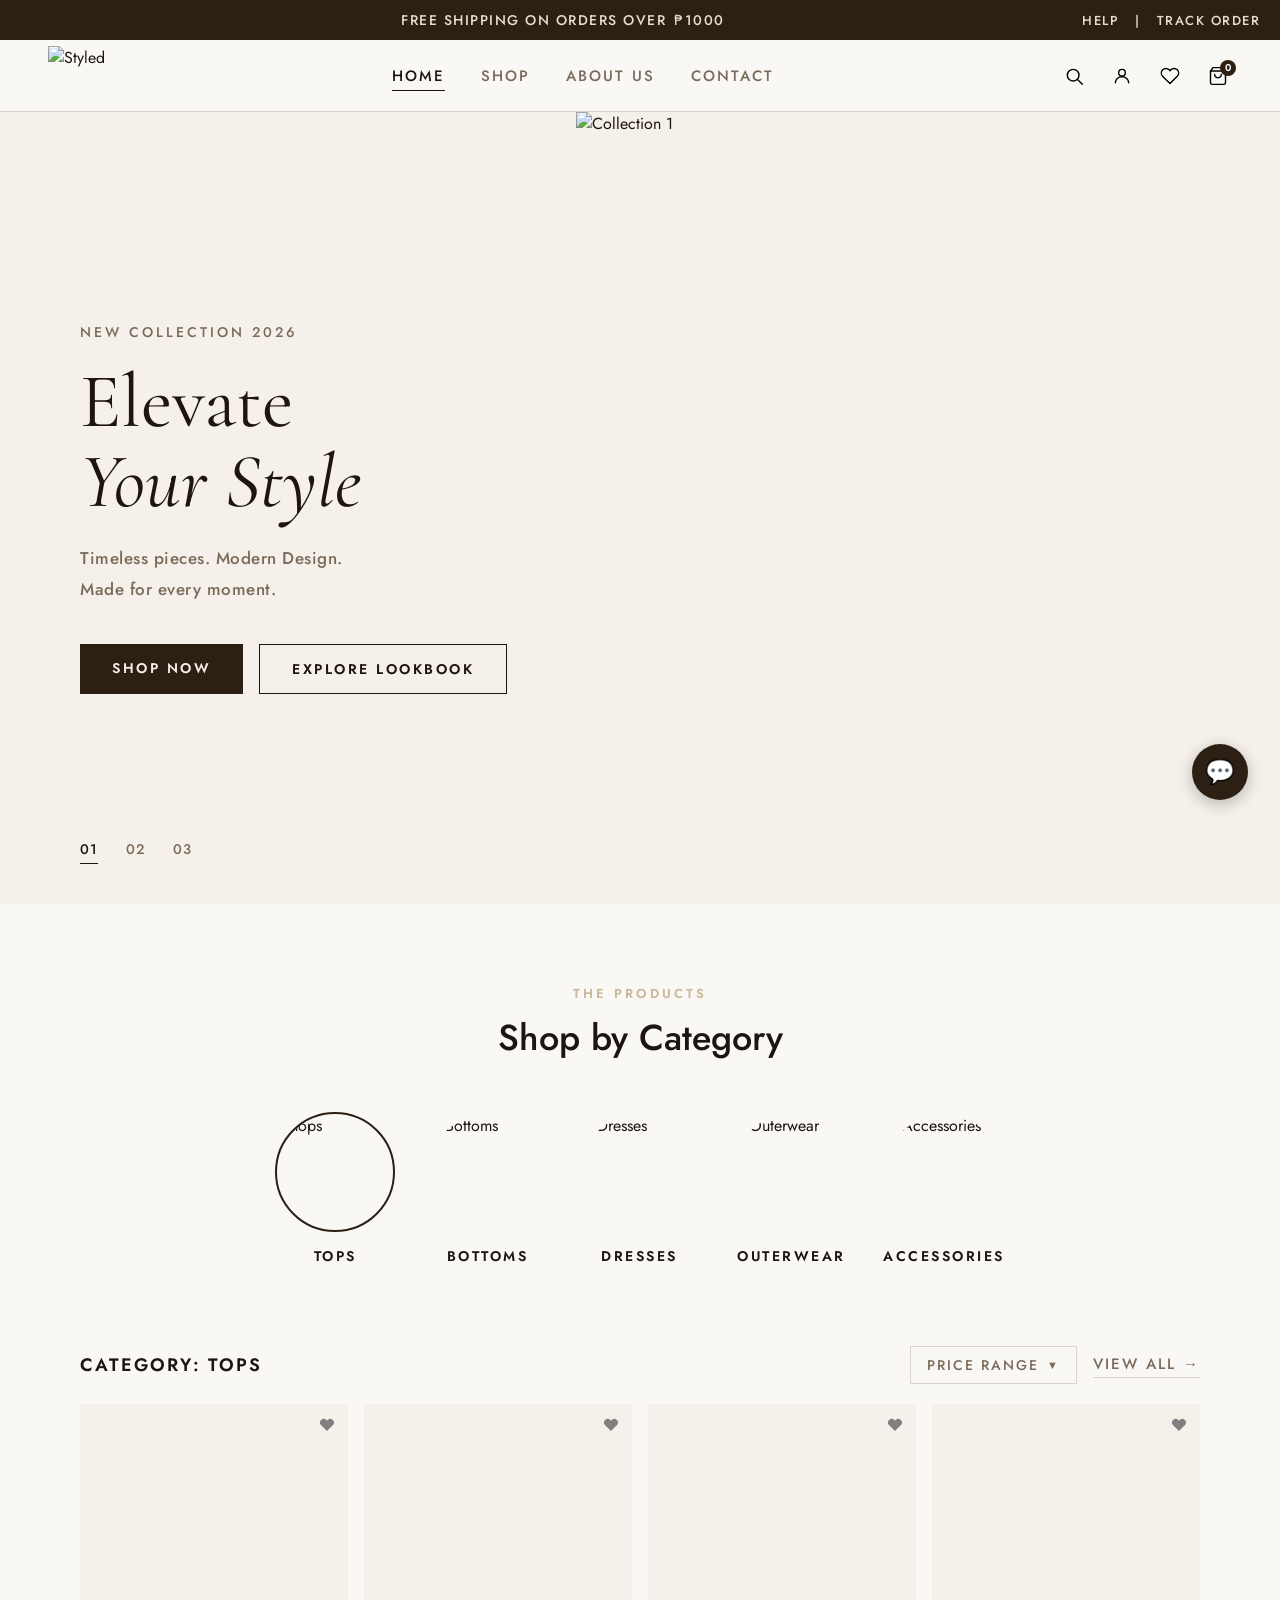
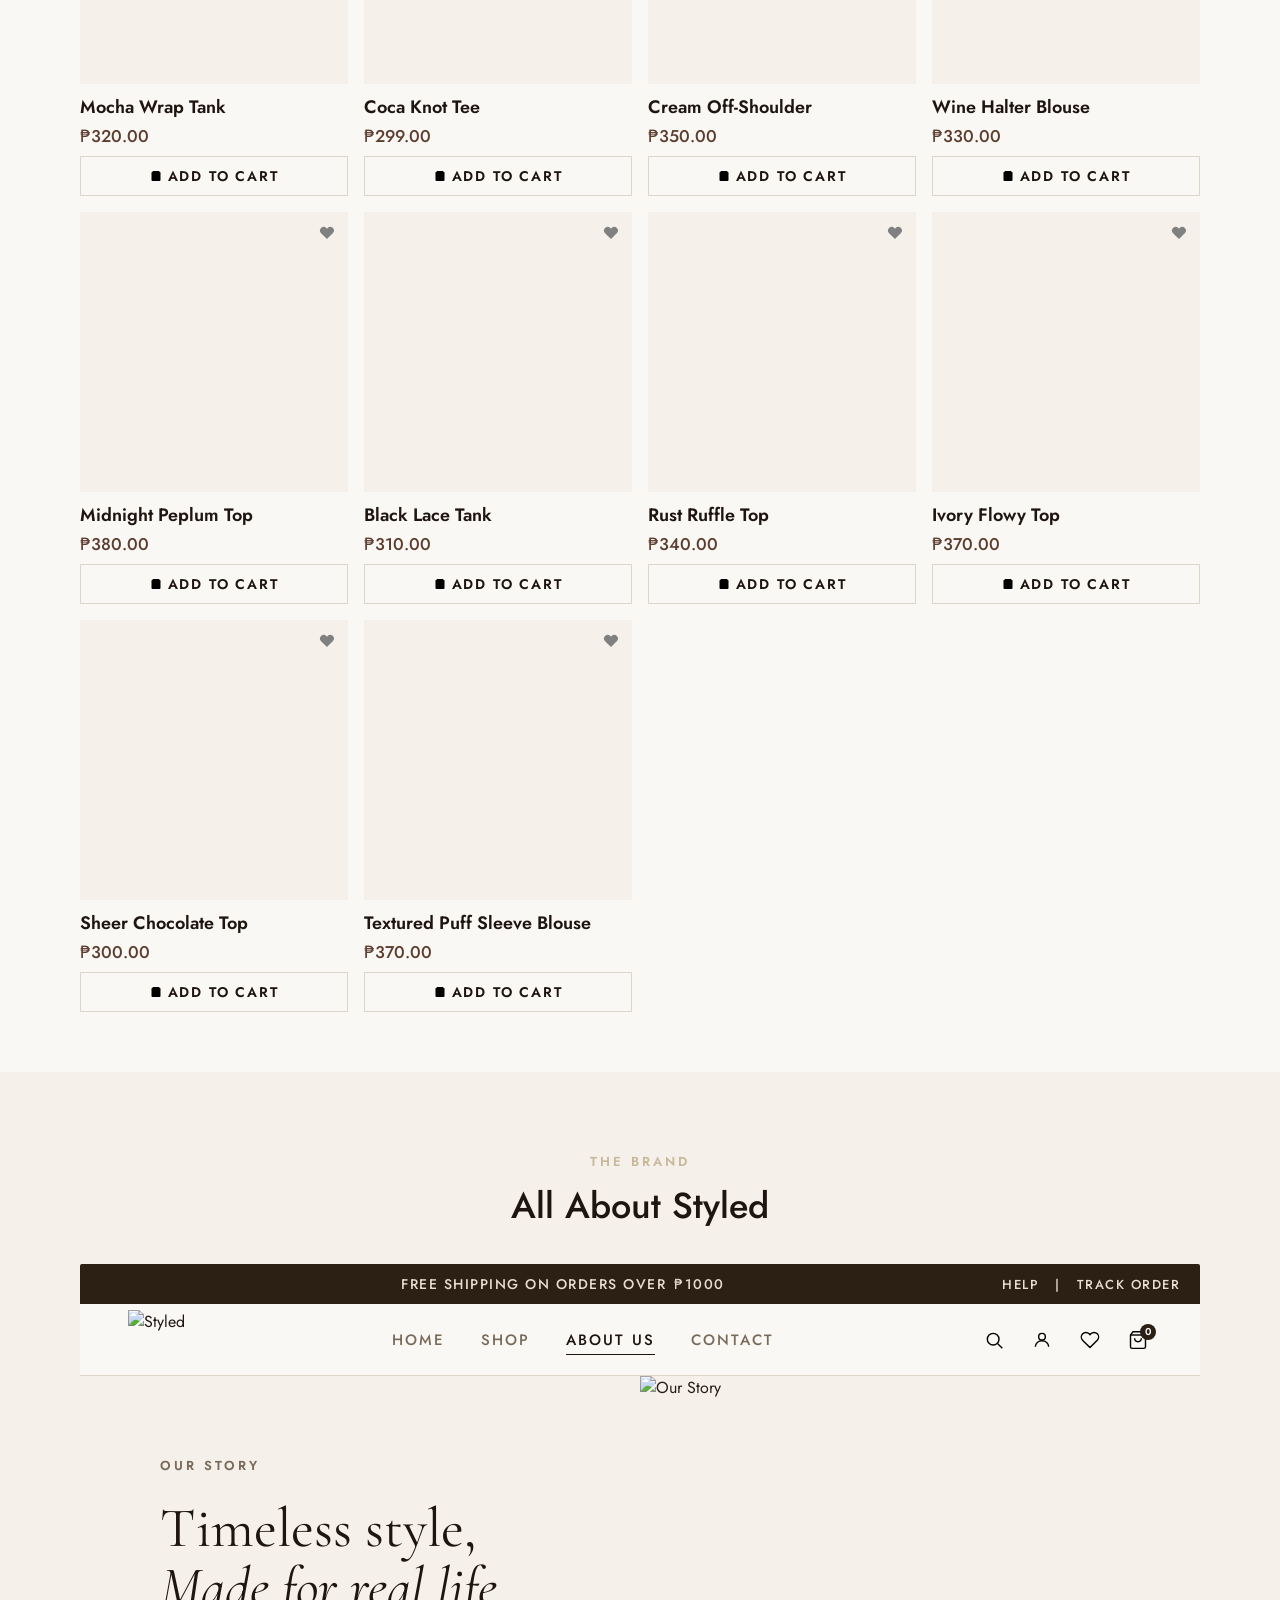
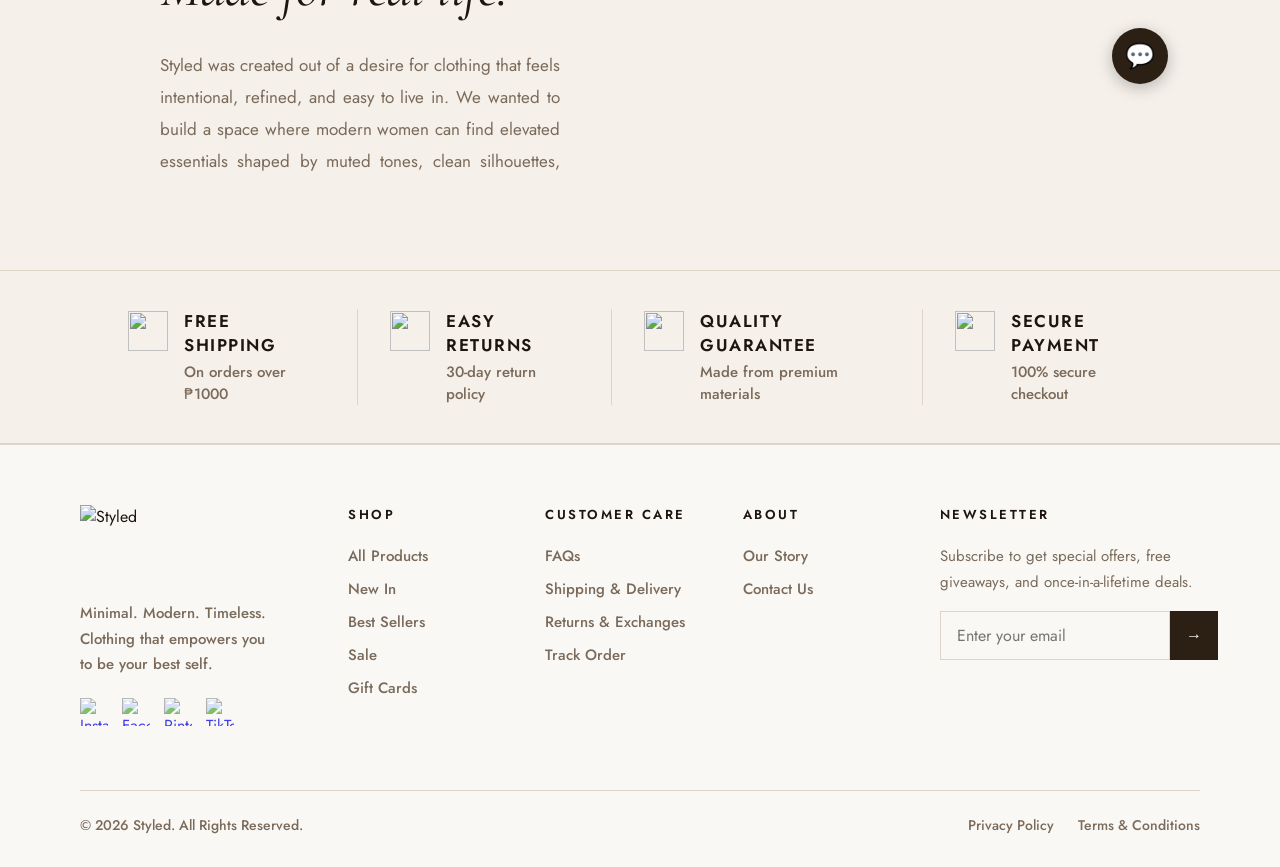
==== index.html @ 7ac6a7a2 "Add product reviews and ratings; remove SKU from admin and staff Reviews and ratings - New product_r" ====
<!doctype html>
<html lang="en">
  <head>
    <meta charset="UTF-8" />
    <meta name="viewport" content="width=device-width, initial-scale=1.0" />
    <title>Styled - Minimal. Modern. Timeless.</title>
    <link
      href="https://fonts.googleapis.com/css2?family=Cormorant+Garamond:ital,wght@0,300;0,400;0,600;1,300;1,400&family=Jost:wght@300;400;500;600&display=swap"
      rel="stylesheet"
    />
    <link rel="stylesheet" href="css/shared.css?v=20261016" />
    <link rel="stylesheet" href="css/support-widget.css?v=20261016" />
    <link rel="stylesheet" href="css/index.css?v=20261016" />
  </head>
  <body>
    <!-- ANNOUNCEMENT BAR -->
    <div class="announcement-bar">
      <span></span>
      <div class="ann-center">
        <img src="/styled/assets/images/shipping.png" alt="" class="ann-truck-icon" />
        FREE SHIPPING ON ORDERS OVER <span data-free-shipping-threshold>₱1000</span>
      </div>
      <div class="ann-right">
        <a href="contact.html">Help</a>
        <span>|</span>
        <a href="orders.html">Track Order</a>
      </div>
    </div>

    <!-- NAVBAR -->
    <nav>
      <a href="index.html" class="nav-logo">
        <img src="/styled/assets/images/logo_withtext.png" alt="Styled" />
      </a>
      <ul class="nav-links">
        <li><a href="index.html" class="active">Home</a></li>
        <li><a href="#">Shop</a></li>
        <li><a href="about.html">About Us</a></li>
        <li><a href="contact.html">Contact</a></li>
      </ul>
      <div class="nav-icons">
        <div class="search-wrapper" style="position: relative">
          <button title="Search" id="search-btn">
            <svg
              class="nav-icon-img"
              viewBox="0 0 24 24"
              fill="none"
              stroke="currentColor"
              stroke-width="1.7"
              stroke-linecap="round"
              stroke-linejoin="round"
            >
              <circle cx="11" cy="11" r="7" />
              <line x1="16.5" y1="16.5" x2="22" y2="22" />
            </svg>
          </button>
          <div class="search-dropdown" id="search-dropdown">
            <input
              type="text"
              id="search-input"
              placeholder="Search products or categories..."
              autocomplete="off"
            />
            <div class="search-results" id="search-results"></div>
          </div>
        </div>
        <button title="Account">
          <svg
            class="nav-icon-img"
            viewBox="0 0 24 24"
            fill="none"
            stroke="currentColor"
            stroke-width="1.7"
            stroke-linecap="round"
            stroke-linejoin="round"
          >
            <circle cx="12" cy="8" r="4" />
            <path d="M4 20c0-4 3.6-7 8-7s8 3 8 7" />
          </svg>
        </button>
        <button title="Wishlist">
          <svg
            class="nav-icon-img"
            viewBox="0 0 24 24"
            fill="none"
            stroke="currentColor"
            stroke-width="1.7"
            stroke-linecap="round"
            stroke-linejoin="round"
          >
            <path
              d="M20.8 4.6a5.5 5.5 0 0 0-7.8 0L12 5.6l-1-1a5.5 5.5 0 0 0-7.8 7.8l1 1L12 21l7.8-7.8 1-1a5.5 5.5 0 0 0 0-7.6z"
            />
          </svg>
        </button>
        <button title="Cart" style="position: relative" id="cart-btn">
          <svg
            class="nav-icon-img"
            viewBox="0 0 24 24"
            fill="none"
            stroke="currentColor"
            stroke-width="1.7"
            stroke-linecap="round"
            stroke-linejoin="round"
          >
            <path d="M6 2L3 6v14a2 2 0 0 0 2 2h14a2 2 0 0 0 2-2V6l-3-4z" />
            <line x1="3" y1="6" x2="21" y2="6" />
            <path d="M16 10a4 4 0 0 1-8 0" />
          </svg>
          <span class="cart-badge">0</span>
        </button>
      </div>
    </nav>

    <!-- HERO SLIDER -->
    <section class="hero" id="hero">
      <div class="slide active" id="slide-1">
        <img
          src="/styled/assets/images/header1.png"
          alt="Collection 1"
          class="slide-img"
        />
        <div class="slide-content">
          <p class="slide-label">New Collection 2026</p>
          <h1 class="slide-title">Elevate<br /><em>Your Style</em></h1>
          <p class="slide-sub">
            Timeless pieces. Modern Design.<br />Made for every moment.
          </p>
          <div class="hero-btns">
            <a href="#categories" class="btn-primary">Shop Now</a>
            <a href="#" class="btn-outline">View Collection</a>
          </div>
        </div>
      </div>
      <div class="slide" id="slide-2">
        <img
          src="/styled/assets/images/header2.png"
          alt="Collection 2"
          class="slide-img"
        />
        <div class="slide-content">
          <p class="slide-label">Summer Essentials</p>
          <h1 class="slide-title">Effortless<br /><em>Every Day</em></h1>
          <p class="slide-sub">Wardrobe staples for the<br />modern woman.</p>
          <div class="hero-btns">
            <a href="#categories" class="btn-primary">Shop Now</a>
            <a href="#" class="btn-outline">View Collection</a>
          </div>
        </div>
      </div>
      <div class="slide" id="slide-3">
        <img
          src="/styled/assets/images/header3.png"
          alt="Collection 3"
          class="slide-img"
        />
        <div class="slide-content">
          <p class="slide-label">Curated Classics</p>
          <h1 class="slide-title">Minimal.<br /><em>Refined.</em></h1>
          <p class="slide-sub">
            Pieces that transcend<br />seasons and trends.
          </p>
          <div class="hero-btns">
            <a href="#categories" class="btn-primary">Shop Now</a>
            <a href="#" class="btn-outline">View Collection</a>
          </div>
        </div>
      </div>
      <div class="slide-indicators">
        <button class="slide-dot active" data-slide="1">01</button>
        <button class="slide-dot" data-slide="2">02</button>
        <button class="slide-dot" data-slide="3">03</button>
      </div>
    </section>

    <!-- CATEGORIES -->
    <section class="section" id="categories">
      <p class="section-label">The Products</p>
      <h2 class="section-title">Shop by Category</h2>
      <div class="categories">
        <div class="category-item selected" data-category="tops">
          <div class="cat-circle">
            <img src="/styled/assets/images/Category Icons/tops_icon.jpg" alt="Tops" />
          </div>
          <span class="cat-name">Tops</span>
        </div>
        <div class="category-item" data-category="bottoms">
          <div class="cat-circle">
            <img
              src="/styled/assets/images/Category Icons/bottoms_icon.jpg"
              alt="Bottoms"
            />
          </div>
          <span class="cat-name">Bottoms</span>
        </div>
        <div class="category-item" data-category="dresses">
          <div class="cat-circle">
            <img
              src="/styled/assets/images/Category Icons/dresses_icon.jpg"
              alt="Dresses"
            />
          </div>
          <span class="cat-name">Dresses</span>
        </div>
        <div class="category-item" data-category="outerwear">
          <div class="cat-circle">
            <img
              src="/styled/assets/images/Category Icons/outerwear_icon.jpg"
              alt="Outerwear"
            />
          </div>
          <span class="cat-name">Outerwear</span>
        </div>
        <div class="category-item" data-category="accessories">
          <div class="cat-circle">
            <img
              src="/styled/assets/images/Category Icons/accessories_icon.jpg"
              alt="Accessories"
            />
          </div>
          <span class="cat-name">Accessories</span>
        </div>
      </div>
    </section>

    <!-- PRODUCTS GRID -->
    <section class="products-section" id="products-section">
      <div class="products-header">
        <h2 class="products-cat-title" id="products-cat-title">
          Category: Tops
        </h2>
        <div style="display: flex; align-items: center; gap: 16px">
          <div class="price-filter" id="price-filter">
            <button class="price-filter-btn" id="price-filter-btn">
              Price Range <span class="pf-arrow">▼</span>
            </button>
            <div class="price-dropdown">
              <p class="price-dropdown-label">Filter by Price</p>
              <div class="price-range-options">
                <label class="price-range-option"
                  ><input type="radio" name="price-range" value="all" checked />
                  All Prices</label
                >
                <label class="price-range-option"
                  ><input type="radio" name="price-range" value="0-300" /> Under
                  ₱300</label
                >
                <label class="price-range-option"
                  ><input type="radio" name="price-range" value="300-600" />
                  ₱300 - ₱600</label
                >
                <label class="price-range-option"
                  ><input type="radio" name="price-range" value="600-900" />
                  ₱600 - ₱900</label
                >
                <label class="price-range-option"
                  ><input type="radio" name="price-range" value="900-99999" />
                  ₱900 &amp; Above</label
                >
              </div>
              <button class="price-dropdown-apply" id="apply-price-filter">
                Apply Filter
              </button>
            </div>
          </div>
          <a href="#" class="view-all-link">View All &rarr;</a>
        </div>
      </div>
      <div class="products-grid" id="products-grid"></div>
    </section>

    <!-- IFRAME -->
    <section class="about-section">
      <p class="section-label">The Brand</p>
      <h2 class="section-title" style="margin-bottom: 32px">
        All About Styled
      </h2>
      <iframe
        src="about.html"
        class="about-iframe-wrap"
        style="width: 100%; height: 520px; border: none; border-radius: 2px"
        title="About Styled"
        scrolling="yes"
      ></iframe>
    </section>

    <!-- TRUST BAR -->
    <div class="trust-bar">
      <div class="trust-item">
        <img src="/styled/assets/images/shipping.png" alt="" class="trust-icon-img" />
        <div>
          <p class="trust-label">Free Shipping</p>
          <p class="trust-sub">On orders over <span data-free-shipping-threshold>₱1000</span></p>
        </div>
      </div>
      <div class="trust-item trust-divider">
        <img src="/styled/assets/images/returns.png" alt="" class="trust-icon-img" />
        <div>
          <p class="trust-label">Easy Returns</p>
          <p class="trust-sub">30-day return policy</p>
        </div>
      </div>
      <div class="trust-item trust-divider">
        <img src="/styled/assets/images/quality.png" alt="" class="trust-icon-img" />
        <div>
          <p class="trust-label">Quality Guarantee</p>
          <p class="trust-sub">Made from premium materials</p>
        </div>
      </div>
      <div class="trust-item trust-divider">
        <img src="/styled/assets/images/secure.png" alt="" class="trust-icon-img" />
        <div>
          <p class="trust-label">Secure Payment</p>
          <p class="trust-sub">100% secure checkout</p>
        </div>
      </div>
    </div>

    <!-- FOOTER -->
    <footer>
      <div class="footer-top">
        <div class="footer-logo">
          <img src="/styled/assets/images/logo_styled.png" alt="Styled" />
          <p class="footer-tagline">
            Minimal. Modern. Timeless.<br />Clothing that empowers you<br />to
            be your best self.
          </p>
          <div class="footer-socials">
            <a
              href="https://www.instagram.com/"
              title="Instagram"
              target="_blank"
              ><img
                src="/styled/assets/images/instagram.png"
                alt="Instagram"
                class="social-icon-img"
            /></a>
            <a href="https://www.facebook.com/" title="Facebook" target="_blank"
              ><img
                src="/styled/assets/images/facebook.png"
                alt="Facebook"
                class="social-icon-img"
            /></a>
            <a
              href="https://www.pinterest.com/"
              title="Pinterest"
              target="_blank"
              ><img
                src="/styled/assets/images/pinterest.png"
                alt="Pinterest"
                class="social-icon-img"
            /></a>
            <a href="https://www.tiktok.com/" title="TikTok" target="_blank"
              ><img
                src="/styled/assets/images/tiktok.png"
                alt="TikTok"
                class="social-icon-img"
            /></a>
          </div>
        </div>
        <div class="footer-col">
          <h4>Shop</h4>
          <ul>
            <li><a href="#">All Products</a></li>
            <li><a href="#">New In</a></li>
            <li><a href="#">Best Sellers</a></li>
            <li><a href="#">Sale</a></li>
            <li><a href="#">Gift Cards</a></li>
          </ul>
        </div>
        <div class="footer-col">
          <h4>Customer Care</h4>
          <ul>
            <li><a href="#">FAQs</a></li>
            <li><a href="#">Shipping &amp; Delivery</a></li>
            <li><a href="#">Returns &amp; Exchanges</a></li>
            <li><a href="orders.html">Track Order</a></li>
          </ul>
        </div>
        <div class="footer-col">
          <h4>About</h4>
          <ul>
            <li><a href="about.html">Our Story</a></li>
            <li><a href="contact.html">Contact Us</a></li>
          </ul>
        </div>
        <div class="footer-col">
          <h4>Newsletter</h4>
          <p class="newsletter-text">
            Subscribe to get special offers, free giveaways, and
            once-in-a-lifetime deals.
          </p>
          <div class="newsletter-form">
            <input type="email" placeholder="Enter your email" /><button>
              →
            </button>
          </div>
        </div>
      </div>
      <div class="footer-bottom">
        <p class="footer-copy">&copy; 2026 Styled. All Rights Reserved.</p>
        <div class="footer-legal">
          <a href="#">Privacy Policy</a><a href="#">Terms &amp; Conditions</a>
        </div>
      </div>
    </footer>

    <button class="back-to-top" id="back-to-top" title="Back to top">↑</button>

    <script src="js/safe.js?v=20261016"></script>

    <script src="js/main.js?v=20261016"></script>
    <script src="js/support-widget.js?v=20261016"></script>
    <script src="js/index.js?v=20261016"></script>
  </body>
</html>
---- css/shared.css ----
*,
*::before,
*::after {
  box-sizing: border-box;
  margin: 0;
  padding: 0;
}

:root {
  --cream: #f5f0ea;
  --warm-white: #faf8f5;
  --taupe: #c9b99a;
  --brown-dark: #2c1f14;
  --brown-mid: #5c3d2e;
  --brown-light: #8c6d57;
  --text-main: #1e1510;
  --text-muted: #7a6a5a;
  --border: #ddd5c8;
  --serif: "Cormorant Garamond", Georgia, serif;
  --sans: "Jost", sans-serif;
  --z-base: 1;
  --z-nav: 10;
  --z-dropdown: 50;
  --z-hero: 100;
  --z-top: 300;
  --z-overlay: 400;
}

body {
  font-family: var(--sans);
  background: var(--warm-white);
  color: var(--text-main);
}

/* ---- ANNOUNCEMENT BAR ---- */
.announcement-bar {
  background: var(--brown-dark);
  color: #e8ddd0;
  text-align: center;
  padding: 10px 20px;
  font-size: 14px;
  font-weight: 500;
  letter-spacing: 1.5px;
  text-transform: uppercase;
  display: flex;
  align-items: center;
  justify-content: space-between;
  position: relative; /* CSS Z-INDEX: keeps bar above page content */
  z-index: var(--z-top);
}
.announcement-bar {
  gap: 16px; /* keeps the free-shipping text off the Help / Track Order links */
}
.announcement-bar .ann-center {
  min-width: 0;
  flex-wrap: wrap;
  flex: 1;
  text-align: center;
  display: flex;
  align-items: center;
  justify-content: center;
  gap: 8px;
}
.ann-truck-icon {
  width: 16px;
  height: 16px;
  object-fit: contain;
  filter: invert(1) brightness(2);
  flex-shrink: 0;
}
.announcement-bar .ann-right {
  font-size: 13px;
  display: flex;
  gap: 16px;
  flex-shrink: 0;
  white-space: nowrap;
}
@media (max-width: 768px) {
  .announcement-bar {
    padding: 8px 12px;
    font-size: 12px;
    letter-spacing: 1px;
    gap: 10px;
  }
  .announcement-bar .ann-right {
    font-size: 11px;
    gap: 8px;
  }
}
.announcement-bar a,
.ann-right a {
  color: #e8ddd0;
  text-decoration: none;
}
.announcement-bar a:hover,
.ann-right a:hover {
  text-decoration: underline;
}

/* ---- NAVBAR ---- */
nav {
  background: rgba(
    250,
    248,
    245,
    0.92
  ); /* CSS OPACITY: semi-transparent background */
  backdrop-filter: blur(12px); /* frosted-glass effect behind nav */
  -webkit-backdrop-filter: blur(12px);
  border-bottom: 1px solid var(--border);
  display: flex;
  align-items: center;
  justify-content: space-between;
  padding: 0 48px;
  height: 72px;
  position: sticky;
  top: 0;
  z-index: var(
    --z-nav
  ); /* CSS Z-INDEX: nav stays above page content while scrolling */
}
.nav-logo {
  display: flex;
  align-items: center;
  text-decoration: none;
  color: var(--text-main);
}
.nav-logo img {
  height: 60px;
  width: auto;
  display: block;
}
.nav-links {
  display: flex;
  gap: 36px;
  list-style: none;
}
.nav-links a {
  text-decoration: none;
  color: var(--text-muted);
  font-size: 15px;
  font-weight: 500;
  letter-spacing: 2px;
  text-transform: uppercase;
  padding-bottom: 4px;
  transition: color 0.2s;
  position: relative;
}
.nav-links a:hover,
.nav-links a.active {
  color: var(--text-main);
}
.nav-links a.active::after {
  content: "";
  position: absolute;
  bottom: 0;
  left: 0;
  right: 0;
  height: 1px;
  background: var(--text-main);
}
.nav-icons {
  display: flex;
  gap: 20px;
  align-items: center;
}
.nav-icons button {
  background: none;
  border: none;
  cursor: pointer;
  padding: 4px;
  position: relative;
  display: flex;
  align-items: center;
  justify-content: center;
}
/* Outline sprite icons for nav */
.nav-icon-img {
  width: 20px;
  height: 20px;
  object-fit: contain;
  display: block;
  filter: brightness(0); /* renders black */
  transition: opacity 0.2s;
}
.nav-icons button:hover .nav-icon-img {
  opacity: 0.6;
}
.cart-badge {
  position: absolute;
  top: -2px;
  right: -4px;
  background: var(--brown-dark);
  color: white;
  font-size: 10px;
  font-weight: 600;
  width: 16px;
  height: 16px;
  border-radius: 50%;
  display: flex;
  align-items: center;
  justify-content: center;
  font-family: var(--sans);
}

/* ---- TRUST BAR ---- */
.trust-bar {
  background: var(--warm-white);
  border-top: 1px solid var(--border);
  border-bottom: 1px solid var(--border);
  display: flex;
  justify-content: center;
  align-items: center;
  padding: 38px 80px;
  gap: 0;
}
.trust-item {
  display: flex;
  align-items: flex-start;
  gap: 16px;
  padding: 0 48px;
}
.trust-icon-img {
  width: 40px;
  height: 40px;
  object-fit: contain;
  flex-shrink: 0;
  margin-top: 2px;
}
.trust-label {
  font-size: 17px;
  letter-spacing: 1.5px;
  text-transform: uppercase;
  font-weight: 600;
  margin-bottom: 4px;
}
.trust-sub {
  font-size: 15px;
  font-weight: 500;
  color: var(--text-muted);
}
.trust-divider {
  border-left: 1px solid var(--border);
  padding-left: 32px;
}

/* ---- FOOTER ---- */
footer {
  background: var(--warm-white);
  padding: 60px 80px 32px;
  border-top: 1px solid var(--border);
}
.footer-top {
  display: grid;
  grid-template-columns: 220px 1fr 1fr 1fr;
  gap: 48px;
  margin-bottom: 48px;
}
.footer-logo img {
  height: 80px;
  width: auto;
  display: block;
  margin-bottom: 16px;
}
.footer-tagline {
  font-size: 15px;
  font-weight: 500;
  color: var(--text-muted);
  line-height: 1.7;
  margin-bottom: 20px;
}
.footer-socials {
  display: flex;
  gap: 14px;
  align-items: center;
}
.footer-socials a {
  display: flex;
  align-items: center;
  justify-content: center;
  text-decoration: none;
  opacity: 0.75; /* CSS OPACITY: icons start at 75% so hover feel is clear */
  transition: opacity 0.2s;
}
.footer-socials a:hover {
  opacity: 1; /* CSS OPACITY: fully visible on hover */
}
.social-icon-img {
  width: 28px !important;
  height: 28px !important;
  object-fit: contain;
  display: block;
}
.footer-col h4 {
  font-size: 13px;
  font-weight: 600;
  letter-spacing: 2.5px;
  text-transform: uppercase;
  margin-bottom: 20px;
  color: var(--text-main);
}
.footer-col ul {
  list-style: none;
  display: flex;
  flex-direction: column;
  gap: 10px;
}
.footer-col ul li a {
  text-decoration: none;
  color: var(--text-muted);
  font-size: 15px;
  font-weight: 500;
  transition: color 0.2s;
}
.footer-col ul li a:hover {
  color: var(--text-main);
}
.footer-bottom {
  border-top: 1px solid var(--border);
  padding-top: 24px;
  display: flex;
  justify-content: space-between;
  align-items: center;
}
.footer-copy {
  font-size: 14px;
  font-weight: 500;
  color: var(--text-muted);
}
.footer-legal {
  display: flex;
  gap: 24px;
}
.footer-legal a {
  font-size: 14px;
  font-weight: 500;
  color: var(--text-muted);
  text-decoration: none;
}
.footer-legal a:hover {
  color: var(--text-main);
}

html {
  scroll-behavior: smooth; /* CSS WEBSITE LAYOUT: smooth anchor scrolling site-wide */
}

/* Back to Top button — fixed position keeps it in the layout viewport corner */
.back-to-top {
  position: fixed; /* CSS WEBSITE LAYOUT: removed from normal flow, always visible in corner */
  bottom: 32px;
  right: 32px;
  z-index: var(
    --z-dropdown
  ); /* CSS Z-INDEX: sits above content but below overlays */
  background: var(--brown-dark);
  color: #f5ede4;
  border: none;
  width: 44px;
  height: 44px;
  display: flex;
  align-items: center;
  justify-content: center;
  cursor: pointer;
  font-size: 18px;
  opacity: 0; /* CSS OPACITY: invisible until user scrolls down */
  pointer-events: none;
  transition:
    opacity 0.3s ease,
    background 0.2s;
  font-family: var(--sans);
}
.back-to-top.visible {
  opacity: 0.85; /* CSS OPACITY: fades in when page is scrolled */
  pointer-events: all;
}
.back-to-top:hover {
  opacity: 1; /* CSS OPACITY: full opacity on hover */
  background: var(--brown-mid);
}

/* ── CSS WEBSITE LAYOUT: Constrain ultra-wide screens ───────────────────── */
.site-container {
  max-width: 1600px;
  margin: 0 auto;
  overflow: hidden; /* CSS OVERFLOW: clip anything that pokes past max-width */
}

/* ── CSS WEBSITE LAYOUT: Section dividers with overflow clipping ─────────── */
.section,
.products-section,
.about-section,
.trust-bar,
footer {
  overflow: hidden; /* CSS OVERFLOW: each section is a self-contained scroll context */
}

/* ────────────────────────────────────────────────────────────────────────── */
.btn-primary {
  background: var(--brown-dark);
  color: #f5ede4;
  border: none;
  padding: 14px 32px;
  font-family: var(--sans);
  font-size: 14px;
  font-weight: 600;
  letter-spacing: 2.5px;
  text-transform: uppercase;
  cursor: pointer;
  transition: background 0.2s;
  text-decoration: none;
  display: inline-block;
}
.btn-primary:hover {
  background: var(--brown-mid);
}
.btn-outline {
  background: transparent;
  color: var(--text-main);
  border: 1px solid var(--text-main);
  padding: 14px 32px;
  font-family: var(--sans);
  font-size: 14px;
  font-weight: 600;
  letter-spacing: 2.5px;
  text-transform: uppercase;
  cursor: pointer;
  transition: all 0.2s;
  text-decoration: none;
  display: inline-block;
}
.btn-outline:hover {
  background: var(--text-main);
  color: white;
}

/* SEARCH DROPDOWN STYLES */
.search-wrapper {
  position: relative;
}

.search-dropdown {
  position: absolute;
  top: calc(100% + 8px);
  right: 0;
  width: 320px;
  background: var(--warm-white);
  border: 1px solid var(--border);
  box-shadow: 0 8px 24px rgba(44, 31, 20, 0.12);
  opacity: 0;
  visibility: hidden;
  transform: translateY(-8px);
  transition: all 0.2s ease;
  z-index: 1000;
}

.search-dropdown.open {
  opacity: 1;
  visibility: visible;
  transform: translateY(0);
}

#search-input {
  width: 100%;
  padding: 14px 16px;
  border: none;
  border-bottom: 1px solid var(--border);
  font-family: var(--sans);
  font-size: 16px;
  letter-spacing: 0.5px;
  background: var(--warm-white);
  color: var(--text-main);
  outline: none;
  box-sizing: border-box;
}

#search-input::placeholder {
  color: var(--text-muted);
  font-size: 15px;
}

#search-input:focus {
  border-bottom-color: var(--brown-mid);
}

.search-results {
  max-height: 400px;
  overflow-y: auto;
}

.search-result-item {
  padding: 12px 16px;
  cursor: pointer;
  transition: background 0.2s;
  border-bottom: 1px solid #f0ebe5;
}

.search-result-item:last-child {
  border-bottom: none;
}

.search-result-item:hover {
  background: var(--cream);
}

.search-result-name {
  font-family: var(--sans);
  font-size: 15px;
  font-weight: 600;
  color: var(--text-main);
  margin-bottom: 4px;
  letter-spacing: 0.3px;
}

.search-result-category {
  font-size: 12px;
  font-weight: 500;
  letter-spacing: 1px;
  text-transform: uppercase;
  color: var(--text-muted);
}

.search-result-category span {
  color: var(--brown-mid);
  font-weight: 500;
}

.search-result-empty {
  padding: 24px 16px;
  text-align: center;
  font-size: 14px;
  letter-spacing: 1px;
  color: var(--text-muted);
  font-family: var(--sans);
}

.search-result-highlight {
  background-color: rgba(201, 185, 154, 0.2);
  font-weight: 500;
  color: var(--brown-dark);
}

.search-result-item.category-result .search-result-name {
  font-weight: 600;
  color: var(--brown-dark);
}

.search-results::-webkit-scrollbar {
  width: 4px;
}

.search-results::-webkit-scrollbar-track {
  background: var(--cream);
}

.search-results::-webkit-scrollbar-thumb {
  background: var(--border);
}

.search-results::-webkit-scrollbar-thumb:hover {
  background: var(--brown-mid);
}

/* ============================================
   PROFILE DROPDOWN
   ============================================ */
.profile-dropdown {
  position: absolute;
  top: calc(100% + 10px);
  right: 0;
  width: 240px;
  background: var(--warm-white);
  border: 1px solid var(--border);
  box-shadow: 0 12px 40px rgba(44, 31, 20, 0.14);
  z-index: var(--z-dropdown);
  opacity: 0;
  visibility: hidden;
  transform: translateY(-8px);
  transition: all 0.22s ease;
}
.profile-dropdown.open {
  opacity: 1;
  visibility: visible;
  transform: translateY(0);
}
.pd-header {
  display: flex;
  align-items: center;
  gap: 12px;
  padding: 18px 20px;
  background: var(--cream);
}
/* The greeting is a link to My Address */
a.pd-header-link {
  text-decoration: none;
  color: inherit;
  cursor: pointer;
  position: relative;
  transition: background 0.15s ease;
}
a.pd-header-link::after {
  content: "\203A"; /* right arrow */
  position: absolute;
  right: 16px;
  top: 50%;
  transform: translateY(-50%);
  font-size: 22px;
  color: var(--text-muted);
  transition: transform 0.15s ease, color 0.15s ease;
}
a.pd-header-link:hover,
a.pd-header-link:focus-visible {
  background: var(--beige-200, #ece4d8);
  outline: none;
}
a.pd-header-link:hover::after,
a.pd-header-link:focus-visible::after {
  color: var(--text-main);
  transform: translate(3px, -50%);
}
a.pd-header-link:hover .pd-name {
  text-decoration: underline;
  text-underline-offset: 3px;
}
.pd-avatar {
  width: 38px;
  height: 38px;
  border-radius: 50%;
  background: var(--brown-dark);
  color: #f5ede4;
  font-size: 13px;
  font-weight: 500;
  display: flex;
  align-items: center;
  justify-content: center;
  flex-shrink: 0;
  font-family: var(--sans);
  letter-spacing: 0.5px;
}
.pd-name {
  font-size: 16px;
  font-weight: 600;
  color: var(--text-main);
  margin-bottom: 2px;
}
.pd-email {
  font-size: 13px;
  font-weight: 500;
  color: var(--text-muted);
  white-space: nowrap;
  overflow: hidden;
  text-overflow: ellipsis;
  max-width: 148px;
}
.pd-divider {
  height: 1px;
  background: var(--border);
  margin: 4px 0;
}
.pd-item {
  display: flex;
  align-items: center;
  gap: 10px;
  padding: 12px 20px;
  font-size: 15px;
  font-weight: 500;
  letter-spacing: 0.5px;
  color: var(--text-muted);
  text-decoration: none;
  transition:
    background 0.18s,
    color 0.18s;
  cursor: pointer;
}
.pd-item svg {
  width: 16px;
  height: 16px;
  flex-shrink: 0;
}
.pd-item:hover {
  background: var(--cream);
  color: var(--text-main);
}
.pd-signout {
  display: block;
  width: 100%;
  text-align: left;
  padding: 12px 20px;
  font-size: 15px;
  font-weight: 500;
  letter-spacing: 0.5px;
  color: #a0341b;
  background: none;
  border: none;
  cursor: pointer;
  font-family: var(--sans);
  transition: background 0.18s;
}
.pd-signout:hover {
  background: #fdf2f0;
}
.pd-guest {
  padding: 24px 20px;
  text-align: center;
}
.pd-guest-title {
  font-family: var(--serif);
  font-size: 20px;
  font-weight: 400;
  margin-bottom: 6px;
  color: var(--text-main);
}
.pd-guest-sub {
  font-size: 14px;
  font-weight: 500;
  color: var(--text-muted);
  line-height: 1.6;
  margin-bottom: 16px;
}
.pd-login-btn {
  display: block;
  background: var(--brown-dark);
  color: #f5ede4;
  text-decoration: none;
  padding: 11px 20px;
  font-size: 13px;
  font-weight: 600;
  letter-spacing: 2.5px;
  text-transform: uppercase;
  font-family: var(--sans);
  transition: background 0.2s;
}
.pd-login-btn:hover {
  background: var(--brown-mid);
}

/* Wishlist badge */
.wishlist-badge {
  position: absolute;
  top: -2px;
  right: -4px;
  background: var(--brown-mid);
  color: white;
  font-size: 10px;
  font-weight: 600;
  width: 16px;
  height: 16px;
  border-radius: 50%;
  display: none;
  align-items: center;
  justify-content: center;
  font-family: var(--sans);
}

/* ============================================
   WISHLIST PANEL (slide-in drawer)
   ============================================ */
.wishlist-panel {
  position: fixed;
  inset: 0;
  z-index: var(--z-overlay);
  pointer-events: none;
}
.wishlist-panel.open {
  pointer-events: all;
}

.wl-overlay {
  position: absolute;
  inset: 0;
  background: rgba(30, 21, 16, 0.45);
  opacity: 0;
  visibility: hidden;
  transition:
    opacity 0.3s ease,
    visibility 0s linear 0.3s;
}

.wishlist-panel.open .wl-overlay {
  opacity: 1;
  visibility: visible;
  transition-delay: 0s;
}

.wl-drawer {
  position: absolute;
  top: 0;
  right: 0;
  height: 100%;
  width: 400px;
  max-width: 94vw;
  background: var(--warm-white);
  display: flex;
  flex-direction: column;
  transform: translateX(100%);
  transition: transform 0.35s cubic-bezier(0.4, 0, 0.2, 1);
  box-shadow: -12px 0 48px rgba(44, 31, 20, 0.15);
}
.wishlist-panel.open .wl-drawer {
  transform: translateX(0);
}

.wl-header {
  display: flex;
  align-items: flex-start;
  justify-content: space-between;
  padding: 32px 28px 24px;
  border-bottom: 1px solid var(--border);
  background: var(--cream);
  flex-shrink: 0;
}
.wl-eyebrow {
  font-size: 12px;
  font-weight: 600;
  letter-spacing: 3px;
  text-transform: uppercase;
  color: var(--text-muted);
  margin-bottom: 4px;
}
.wl-title {
  font-family: var(--serif);
  font-size: 30px;
  font-weight: 400;
}
.wl-close {
  background: none;
  border: none;
  cursor: pointer;
  padding: 4px;
  color: var(--text-muted);
  transition: color 0.2s;
  margin-top: 4px;
}
.wl-close:hover {
  color: var(--text-main);
}
.wl-close svg {
  width: 20px;
  height: 20px;
}

.wl-body {
  flex: 1;
  overflow-y: auto;
  padding: 24px 28px;
}
.wl-body::-webkit-scrollbar {
  width: 4px;
}
.wl-body::-webkit-scrollbar-track {
  background: var(--cream);
}
.wl-body::-webkit-scrollbar-thumb {
  background: var(--border);
}

.wl-empty {
  display: flex;
  flex-direction: column;
  align-items: center;
  justify-content: center;
  gap: 12px;
  padding: 60px 20px;
  text-align: center;
}
.wl-empty svg {
  width: 56px;
  height: 56px;
  color: var(--border);
}
.wl-empty-title {
  font-family: var(--serif);
  font-size: 22px;
  font-weight: 400;
  color: var(--text-main);
}
.wl-empty-sub {
  font-size: 15px;
  font-weight: 500;
  color: var(--text-muted);
  line-height: 1.7;
}
.wl-browse-btn {
  background: var(--brown-dark);
  color: #f5ede4;
  padding: 12px 28px;
  font-size: 13px;
  font-weight: 600;
  letter-spacing: 2.5px;
  text-transform: uppercase;
  text-decoration: none;
  font-family: var(--sans);
  transition: background 0.2s;
  margin-top: 8px;
  display: inline-block;
}
.wl-browse-btn:hover {
  background: var(--brown-mid);
}

.wl-grid {
  display: flex;
  flex-direction: column;
  gap: 20px;
}
.wl-item {
  display: grid;
  grid-template-columns: 80px 1fr;
  grid-template-rows: auto auto auto;
  gap: 4px 16px;
  align-items: start;
}
.wl-img-wrap {
  grid-row: 1 / 4;
  position: relative;
  height: 96px;
  background: var(--cream);
  overflow: hidden;
}
.wl-img-wrap img {
  width: 100%;
  height: 100%;
  object-fit: cover;
  object-position: top center;
}
.wl-remove {
  position: absolute;
  top: 4px;
  right: 4px;
  background: rgba(250, 248, 245, 0.9);
  border: none;
  border-radius: 50%;
  width: 22px;
  height: 22px;
  display: flex;
  align-items: center;
  justify-content: center;
  cursor: pointer;
  color: var(--text-muted);
  transition:
    color 0.2s,
    background 0.2s;
}
.wl-remove:hover {
  color: #a0341b;
  background: white;
}
.wl-remove svg {
  width: 12px;
  height: 12px;
}

.wl-item-name {
  font-size: 16px;
  font-weight: 500;
  color: var(--text-main);
  align-self: end;
}
.wl-item-price {
  font-size: 15px;
  font-weight: 500;
  color: var(--text-muted);
}
.wl-add-cart {
  background: var(--brown-dark);
  color: #f5ede4;
  border: none;
  padding: 7px 0;
  font-size: 12px;
  font-weight: 600;
  letter-spacing: 1.8px;
  text-transform: uppercase;
  cursor: pointer;
  font-family: var(--sans);
  transition: background 0.2s;
  width: 100%;
  align-self: end;
}
.wl-add-cart:hover {
  background: var(--brown-mid);
}

.product-modal {
  position: fixed;
  inset: 0;
  z-index: var(--z-overlay);
  display: flex;
  align-items: center;
  justify-content: center;
  pointer-events: none;
  opacity: 0;
  visibility: hidden;
  transition:
    opacity 0.26s ease,
    visibility 0s linear 0.26s;
}
.product-modal.open {
  pointer-events: all;
  opacity: 1;
  visibility: visible;
  transition-delay: 0s;
}

.pm-overlay {
  position: absolute;
  inset: 0;
  background: rgba(30, 21, 16, 0.5);
  backdrop-filter: blur(3px);
  opacity: 0;
  transition: opacity 0.26s ease;
}
.product-modal.open .pm-overlay {
  opacity: 1;
}
.pm-box {
  position: relative;
  z-index: 1;
  background: var(--warm-white);
  display: grid;
  grid-template-columns: 1fr 1fr;
  max-width: 860px;
  width: 94%;
  max-height: 90vh;
  overflow: hidden;
  transform: translateY(24px) scale(0.96);
  transition: transform 0.34s cubic-bezier(0.16, 1, 0.3, 1);
  box-shadow: 0 24px 80px rgba(44, 31, 20, 0.2);
}
.product-modal.open .pm-box {
  transform: translateY(0) scale(1);
}
.pm-close {
  position: absolute;
  top: 16px;
  right: 16px;
  background: rgba(250, 248, 245, 0.9);
  border: 1px solid var(--border);
  width: 34px;
  height: 34px;
  border-radius: 50%;
  display: flex;
  align-items: center;
  justify-content: center;
  cursor: pointer;
  color: var(--text-muted);
  transition: all 0.2s;
  z-index: 2;
}
.pm-close:hover {
  color: var(--text-main);
  background: white;
}
.pm-close svg {
  width: 16px;
  height: 16px;
}

.pm-left {
  background: var(--cream);
  overflow: hidden;
}
.pm-img {
  width: 100%;
  height: 100%;
  object-fit: cover;
  object-position: top center;
  display: block;
}

.pm-right {
  padding: 36px 32px;
  overflow-y: auto;
  display: flex;
  flex-direction: column;
  gap: 10px;
}
.pm-right::-webkit-scrollbar {
  width: 3px;
}
.pm-right::-webkit-scrollbar-thumb {
  background: var(--border);
}

.pm-category {
  font-size: 12px;
  font-weight: 600;
  letter-spacing: 3px;
  text-transform: uppercase;
  color: var(--text-muted);
}
.pm-name {
  font-family: var(--serif);
  font-size: clamp(26px, 3vw, 34px);
  font-weight: 400;
  line-height: 1.1;
  color: var(--text-main);
}
.pm-stars {
  font-size: 15px;
  color: var(--taupe);
  letter-spacing: 1px;
}
.pm-reviews {
  font-size: 14px;
  font-weight: 500;
  color: var(--text-muted);
  letter-spacing: 0;
}
.pm-price {
  font-size: 24px;
  font-weight: 600;
  color: var(--brown-mid);
  font-family: var(--serif);
}
.pm-desc {
  font-size: 16px;
  color: var(--text-muted);
  line-height: 1.8;
}
.pm-section-label {
  font-size: 12px;
  font-weight: 600;
  letter-spacing: 2.5px;
  text-transform: uppercase;
  color: var(--text-muted);
  margin-top: 4px;
}
.pm-sizes {
  display: flex;
  gap: 8px;
}
.pm-size {
  width: 44px;
  height: 44px;
  border: 1px solid var(--border);
  background: transparent;
  font-family: var(--sans);
  font-size: 15px;
  font-weight: 500;
  letter-spacing: 1px;
  cursor: pointer;
  transition: all 0.2s;
  color: var(--text-muted);
}
.pm-size:hover {
  border-color: var(--brown-dark);
  color: var(--text-main);
}
.pm-size.active {
  background: var(--brown-dark);
  border-color: var(--brown-dark);
  color: #f5ede4;
}
.pm-qty-wrap {
  display: flex;
  align-items: center;
  gap: 0;
  border: 1px solid var(--border);
  width: fit-content;
}
.pm-qty-btn {
  width: 40px;
  height: 40px;
  border: none;
  background: transparent;
  font-size: 18px;
  cursor: pointer;
  color: var(--text-main);
  transition: background 0.18s;
  font-family: var(--sans);
}
.pm-qty-btn:hover {
  background: var(--cream);
}
.pm-qty-num {
  width: 48px;
  text-align: center;
  font-size: 16px;
  font-weight: 500;
  border-left: 1px solid var(--border);
  border-right: 1px solid var(--border);
  line-height: 40px;
  font-family: var(--sans);
}
.pm-add-cart {
  width: 100%;
  background: var(--brown-dark);
  color: #f5ede4;
  border: none;
  padding: 15px;
  font-family: var(--sans);
  font-size: 13px;
  font-weight: 600;
  letter-spacing: 2.5px;
  text-transform: uppercase;
  cursor: pointer;
  transition: background 0.2s;
  display: flex;
  align-items: center;
  justify-content: center;
  gap: 8px;
  margin-top: 6px;
}
.pm-add-cart svg {
  width: 16px;
  height: 16px;
}
.pm-add-cart:hover {
  background: var(--brown-mid);
}

.pm-wishlist-btn {
  width: 100%;
  background: transparent;
  border: 1px solid var(--border);
  padding: 12px;
  font-family: var(--sans);
  font-size: 13px;
  font-weight: 500;
  letter-spacing: 2px;
  text-transform: uppercase;
  cursor: pointer;
  color: var(--text-muted);
  transition: all 0.2s;
  display: flex;
  align-items: center;
  justify-content: center;
  gap: 8px;
}
.pm-wishlist-btn svg {
  width: 15px;
  height: 15px;
}
.pm-wishlist-btn:hover {
  border-color: var(--brown-dark);
  color: var(--text-main);
}
.pm-wishlist-btn.active {
  color: #a0341b;
  border-color: #a0341b;
}

/* Product card cursor hint */
.product-card {
  cursor: pointer;
}

/* ============================================
   SHARED TOAST
   ============================================ */
.shared-toast {
  position: fixed;
  bottom: 32px;
  left: 50%;
  transform: translateX(-50%) translateY(16px);
  background: var(--brown-dark);
  color: #f5ede4;
  padding: 12px 28px;
  font-size: 14px;
  font-weight: 500;
  letter-spacing: 2px;
  text-transform: uppercase;
  opacity: 0;
  pointer-events: none;
  transition:
    opacity 0.3s,
    transform 0.3s;
  z-index: 9999;
  white-space: nowrap;
  font-family: var(--sans);
}
.shared-toast.show {
  opacity: 1;
  transform: translateX(-50%) translateY(0);
}

/* MOBILE FIXES - shared.css */
@media (max-width: 480px) {
  .announcement-bar {
    display: none; /* hide to save space, or keep but reduce text */
  }
  nav {
    padding: 10px 12px;
  }
  .nav-logo img {
    height: 40px;
  }
  .nav-links {
    gap: 12px;
  }
  .nav-links a {
    font-size: 8px;
    letter-spacing: 1px;
  }
  .nav-icons {
    gap: 10px;
  }
  .nav-icon-img {
    width: 16px;
    height: 16px;
  }
  .search-dropdown {
    width: 260px;
    right: -100px;
  }
  .footer-top {
    padding: 0 12px;
    gap: 24px;
  }
  .footer-col h4 {
    font-size: 9px;
  }
  .footer-col ul li a {
    font-size: 11px;
  }
  .footer-copy,
  .footer-legal a {
    font-size: 8px;
  }
  .trust-item {
    flex: 1 1 100%;
    justify-content: center;
    padding: 0 8px;
  }
  .trust-label {
    font-size: 10px;
  }
  .trust-sub {
    font-size: 9px;
  }
}

/* ---- SOLD-OUT STATES (storefront cards + product modal) ---- */
.product-card.sold-out .product-img-wrap img {
  filter: grayscale(0.85);
  opacity: 0.55;
}
.product-card.sold-out .product-name,
.product-card.sold-out .product-price {
  color: var(--text-muted);
}
.sold-out-badge {
  position: absolute;
  top: 10px;
  left: 10px;
  z-index: 2;
  background: var(--brown-dark);
  color: #fff;
  font-size: 11px;
  letter-spacing: 1.5px;
  text-transform: uppercase;
  padding: 5px 10px;
  border-radius: 2px;
}
.btn-cart:disabled,
.btn-cart[aria-disabled="true"],
.pm-add-cart:disabled {
  background: #cfc6bc;
  color: #fff;
  cursor: not-allowed;
  opacity: 0.85;
  pointer-events: none;
}
.pm-soldout-note {
  font-size: 13px;
  color: var(--text-muted);
  margin: 0;
}

/* ============================================================
   PRODUCT REVIEWS & RATINGS
   ============================================================ */

/* little rating line on product cards */
.product-rating {
  font-size: 13px;
  color: var(--text-muted);
  margin: 2px 0 0;
  letter-spacing: 0.2px;
}
.product-rating .pr-star {
  color: #b8893a;
}
.product-rating .pr-count {
  opacity: 0.8;
}

/* reviews area inside the product modal */
.pm-reviews-section {
  margin-top: 22px;
  padding-top: 18px;
  border-top: 1px solid var(--border);
  display: flex;
  flex-direction: column;
  gap: 14px;
}
.rv-note {
  font-size: 14px;
  color: var(--text-muted);
  line-height: 1.6;
  margin: 0;
}

.rv-summary {
  display: flex;
  gap: 22px;
  align-items: center;
  flex-wrap: wrap;
}
.rv-avg {
  display: flex;
  flex-direction: column;
  align-items: flex-start;
  gap: 2px;
  min-width: 96px;
}
.rv-avg-num {
  font-family: var(--serif);
  font-size: 40px;
  line-height: 1;
  color: var(--text-main);
}
.rv-avg-stars,
.rv-item-stars {
  color: #b8893a;
  letter-spacing: 2px;
  font-size: 15px;
}
.rv-avg-count {
  font-size: 13px;
  color: var(--text-muted);
}
.rv-bars {
  flex: 1;
  min-width: 160px;
  display: flex;
  flex-direction: column;
  gap: 4px;
}
.rv-bar-row {
  display: grid;
  grid-template-columns: 26px 1fr 24px;
  align-items: center;
  gap: 8px;
  font-size: 12px;
  color: var(--text-muted);
}
.rv-bar {
  height: 6px;
  background: var(--cream);
  border-radius: 3px;
  overflow: hidden;
}
.rv-bar > div {
  height: 100%;
  background: #b8893a;
}

.rv-item {
  padding: 14px 0;
  border-bottom: 1px solid var(--border);
}
.rv-item:last-child {
  border-bottom: 0;
}
.rv-item-head {
  display: flex;
  align-items: center;
  gap: 10px;
  flex-wrap: wrap;
  margin-bottom: 6px;
}
.rv-item-name {
  font-size: 14px;
  font-weight: 600;
  color: var(--text-main);
}
.rv-you {
  font-style: normal;
  font-size: 11px;
  letter-spacing: 1px;
  text-transform: uppercase;
  background: var(--cream);
  border: 1px solid var(--border);
  padding: 1px 6px;
  margin-left: 4px;
}
.rv-item-date {
  font-size: 12px;
  color: var(--text-muted);
  margin-left: auto;
}
.rv-item-text {
  font-size: 15px;
  line-height: 1.7;
  color: var(--text-main);
  margin: 0;
  overflow-wrap: anywhere;
}

.rv-yours,
.rv-form {
  background: var(--cream);
  border: 1px solid var(--border);
  padding: 16px;
  display: flex;
  flex-direction: column;
  gap: 10px;
}
.rv-yours-head {
  display: flex;
  align-items: center;
  gap: 10px;
}
.rv-form-title {
  font-size: 12px;
  font-weight: 600;
  letter-spacing: 2.5px;
  text-transform: uppercase;
  color: var(--text-muted);
}
.rv-stars-input {
  display: flex;
  gap: 4px;
}
.rv-star {
  background: none;
  border: 0;
  padding: 0 2px;
  font-size: 30px;
  line-height: 1;
  color: var(--border);
  cursor: pointer;
  transition: color 0.15s, transform 0.15s;
}
.rv-star.on {
  color: #b8893a;
}
.rv-star:hover {
  transform: scale(1.12);
}
.rv-textarea {
  width: 100%;
  resize: vertical;
  min-height: 80px;
  font-family: var(--sans);
  font-size: 15px;
  padding: 10px 12px;
  border: 1px solid var(--border);
  background: #fff;
  color: var(--text-main);
  box-sizing: border-box;
}
.rv-textarea:focus {
  outline: 2px solid var(--taupe);
  outline-offset: 0;
}
.rv-form-foot {
  display: flex;
  align-items: center;
  justify-content: space-between;
  gap: 10px;
}
.rv-chars {
  font-size: 12px;
  color: var(--text-muted);
}
.rv-submit {
  background: var(--brown-dark);
  color: #fff;
  border: 0;
  padding: 10px 20px;
  font-family: var(--sans);
  font-size: 12px;
  letter-spacing: 2px;
  text-transform: uppercase;
  cursor: pointer;
}
.rv-submit:hover {
  background: var(--brown-mid);
}
.rv-submit:disabled {
  opacity: 0.6;
  cursor: wait;
}
.rv-link {
  background: none;
  border: 0;
  padding: 4px 8px;
  font-family: var(--sans);
  font-size: 13px;
  color: var(--brown-mid);
  text-decoration: underline;
  cursor: pointer;
}
.rv-link.rv-danger {
  color: #a33a3a;
}
.rv-actions {
  display: flex;
  gap: 6px;
}
.rv-error {
  margin: 0;
  font-size: 13px;
  color: #a33a3a;
}
.rv-more {
  align-self: flex-start;
  background: none;
  border: 1px solid var(--border);
  padding: 8px 16px;
  font-family: var(--sans);
  font-size: 12px;
  letter-spacing: 1.5px;
  text-transform: uppercase;
  color: var(--text-main);
  cursor: pointer;
}
.rv-more:hover {
  background: var(--cream);
}

/* "Write a review" on My Orders */
.od-review-btn {
  margin-top: 8px;
  background: none;
  border: 1px solid var(--border);
  padding: 6px 12px;
  font-family: var(--sans);
  font-size: 12px;
  letter-spacing: 1px;
  text-transform: uppercase;
  color: var(--brown-mid);
  cursor: pointer;
}
.od-review-btn:hover {
  background: var(--cream);
  border-color: var(--taupe);
}
---- css/support-widget.css ----
/* ============================================
   CHAT WIDGET — css/support-widget.css
   ============================================
   Floating customer-support chat bubble + panel. Positioned above
   .back-to-top (bottom:32px, 44px tall) so the two never overlap. */

.chat-widget {
  position: fixed;
  right: 32px;
  bottom: 100px;
  z-index: var(--z-overlay);
  font-family: var(--sans);
}

.chat-bubble-btn {
  width: 56px;
  height: 56px;
  border-radius: 50%;
  border: none;
  background: var(--brown-dark);
  color: var(--warm-white);
  font-size: 24px;
  line-height: 1;
  cursor: pointer;
  box-shadow: 0 4px 16px rgba(0, 0, 0, 0.25);
  display: flex;
  align-items: center;
  justify-content: center;
  transition:
    background 0.2s ease,
    transform 0.2s ease;
}
.chat-bubble-btn:hover {
  background: var(--brown-mid);
  transform: scale(1.05);
}

.chat-panel {
  position: absolute;
  right: 0;
  bottom: 72px;
  width: 340px;
  max-width: calc(100vw - 40px);
  height: 460px;
  max-height: calc(100vh - 160px);
  background: var(--warm-white);
  border: 1px solid var(--border);
  border-radius: 12px;
  box-shadow: 0 12px 32px rgba(0, 0, 0, 0.22);
  display: flex;
  flex-direction: column;
  overflow: hidden;
}
.chat-panel[hidden] {
  display: none;
}

.chat-panel-header {
  background: var(--brown-dark);
  color: var(--warm-white);
  padding: 14px 16px;
  font-family: var(--serif);
  font-size: 20px;
  font-weight: 600;
  display: flex;
  align-items: center;
  justify-content: space-between;
  flex-shrink: 0;
}
.chat-close-btn {
  background: none;
  border: none;
  color: var(--warm-white);
  font-size: 20px;
  line-height: 1;
  cursor: pointer;
  padding: 4px;
}
.chat-close-btn:hover {
  opacity: 0.75;
}

.chat-messages {
  flex: 1;
  overflow-y: auto;
  padding: 16px;
  display: flex;
  flex-direction: column;
  gap: 10px;
  background: var(--cream);
}

.chat-msg {
  max-width: 85%;
  padding: 10px 14px;
  border-radius: 14px;
  font-size: 15.5px;
  line-height: 1.5;
  white-space: pre-wrap;
  word-wrap: break-word;
}
.chat-msg-assistant {
  align-self: flex-start;
  background: var(--warm-white);
  border: 1px solid var(--border);
  color: var(--text-main);
  border-bottom-left-radius: 4px;
}
.chat-msg-user {
  align-self: flex-end;
  background: var(--brown-dark);
  color: var(--warm-white);
  border-bottom-right-radius: 4px;
}
.chat-msg-typing {
  color: var(--text-muted);
  font-style: italic;
}

.chat-input-row {
  display: flex;
  border-top: 1px solid var(--border);
  background: var(--warm-white);
  flex-shrink: 0;
}
.chat-input-row input {
  flex: 1;
  min-width: 0;
  border: none;
  padding: 12px 14px;
  font-family: var(--sans);
  font-size: 16px;
  background: transparent;
  color: var(--text-main);
}
.chat-input-row input:focus {
  outline: none;
}
.chat-input-row button {
  border: none;
  background: var(--brown-dark);
  color: var(--warm-white);
  width: 48px;
  flex-shrink: 0;
  cursor: pointer;
  font-size: 17px;
  transition: background 0.2s ease;
}
.chat-input-row button:hover:not(:disabled) {
  background: var(--brown-mid);
}
.chat-input-row button:disabled {
  opacity: 0.55;
  cursor: default;
}

@media (max-width: 480px) {
  .chat-widget {
    right: 16px;
    bottom: 88px;
  }
  .chat-panel {
    width: calc(100vw - 32px);
    height: min(460px, calc(100vh - 140px));
  }
}
---- css/index.css ----
body {
  overflow-x: hidden;
}

/* ---- HERO SLIDER ---- */
.hero {
  position: relative;
  height: calc(100vh - 108px);
  min-height: 560px;
  max-height: 800px;
  overflow: hidden; /* CSS OVERFLOW: clips slide images that extend beyond hero bounds */
  background: var(--cream);
  z-index: var(--z-base); /* CSS Z-INDEX: hero sits below sticky nav */
}
.slide {
  position: absolute;
  inset: 0;
  display: flex;
  align-items: center;
  opacity: 0;
  transition: opacity 0.8s ease;
  pointer-events: none;
}
.slide.active {
  opacity: 1;
  pointer-events: all;
}
.slide-img {
  position: absolute;
  right: 0;
  top: 0;
  height: 100%;
  width: 55%;
  object-fit: cover;
  object-position: top center;
}
.slide-content {
  position: relative;
  z-index: var(
    --z-hero
  ); /* CSS Z-INDEX: text content floats above slide image */
  padding: 0 80px;
  max-width: 620px;
}
.slide-label {
  font-size: 14px;
  font-weight: 500;
  letter-spacing: 3px;
  text-transform: uppercase;
  color: var(--text-muted);
  margin-bottom: 20px;
}
.slide-title {
  font-family: var(--serif);
  font-size: clamp(52px, 6vw, 80px);
  font-weight: 400;
  line-height: 1.05;
  color: var(--text-main);
  margin-bottom: 20px;
}
.slide-title em {
  font-style: italic;
}
.slide-sub {
  font-size: 17px;
  font-weight: 500;
  color: var(--text-muted);
  line-height: 1.8;
  margin-bottom: 40px;
  letter-spacing: 0.5px;
}
.hero-btns {
  display: flex;
  gap: 16px;
  flex-wrap: wrap;
}
.slide-indicators {
  position: absolute;
  bottom: 40px;
  left: 80px;
  display: flex;
  gap: 28px;
  z-index: var(--z-hero); /* CSS Z-INDEX: dots sit above the slide image */
}
.slide-dot {
  font-size: 14px;
  font-weight: 500;
  letter-spacing: 1px;
  color: var(--text-muted);
  cursor: pointer;
  padding-bottom: 4px;
  border-bottom: 1px solid transparent;
  background: none;
  border-top: none;
  border-left: none;
  border-right: none;
  font-family: var(--sans);
  transition: all 0.2s;
}
.slide-dot.active {
  color: var(--text-main);
  border-bottom-color: var(--text-main);
}

/* ---- CATEGORIES ---- */
.section {
  padding: 80px;
}
.section-label {
  font-size: 13px;
  font-weight: 600;
  letter-spacing: 3px;
  text-transform: uppercase;
  color: var(--taupe);
  text-align: center;
  margin-bottom: 8px;
}
.section-title {
  font-family: var(--sans);
  font-size: 36px;
  font-weight: 500;
  text-align: center;
  margin-bottom: 48px;
}
.categories {
  display: flex;
  justify-content: center;
  gap: 32px;
  flex-wrap: wrap;
}
.category-item {
  display: flex;
  flex-direction: column;
  align-items: center;
  gap: 14px;
  cursor: pointer;
  transition:
    transform 0.2s ease,
    filter 0.2s ease;
}
.category-item:hover {
  transform: translateY(-4px);
  filter: drop-shadow(0 10px 18px rgba(44, 31, 20, 0.12));
}

.category-item.selected .cat-circle {
  border-color: var(--brown-dark);
}
.cat-circle {
  width: 120px;
  height: 120px;
  border-radius: 50%;
  overflow: hidden;
  border: 2px solid transparent;
  transition:
    border-color 0.2s ease,
    box-shadow 0.2s ease;
}
.cat-circle img {
  width: 100%;
  height: 100%;
  object-fit: cover;
}
.cat-name {
  font-size: 14px;
  font-weight: 600;
  letter-spacing: 2.5px;
  text-transform: uppercase;
  color: var(--text-main);
}

/* PRODUCTS GRID */
.products-section {
  background: var(--warm-white);
  padding: 0 80px 60px;
  min-height: 420px; /* prevents section from collapsing when no products match */
  position: relative;
  z-index: var(--z-base);
}
.products-grid {
  min-height: 260px; /* keeps dropdown from being clipped under the iframe below */
}
.products-header {
  display: flex;
  align-items: center;
  justify-content: space-between;
  margin-bottom: 20px;
}
.products-cat-title {
  font-family: var(--sans);
  font-size: 18px;
  font-weight: 600;
  letter-spacing: 2px;
  text-transform: uppercase;
}
.view-all-link {
  font-size: 15px;
  font-weight: 500;
  letter-spacing: 2px;
  text-transform: uppercase;
  color: var(--text-muted);
  text-decoration: none;
  border-bottom: 1px solid var(--border);
  padding-bottom: 2px;
  transition: color 0.2s;
}
.view-all-link:hover {
  color: var(--text-main);
}
.products-grid {
  display: grid;
  grid-template-columns: repeat(4, 1fr);
  gap: 16px;
}
.product-card {
  cursor: pointer;
}
.product-img-wrap {
  position: relative;
  overflow: hidden; /* CSS OVERFLOW: hides the parts of the image that go outside on zoom */
  background: var(--cream);
  height: 280px;
  margin-bottom: 10px;
}

.product-img-wrap img {
  width: 100%;
  height: 100%;
  object-fit: cover;
  object-position: top center;
  transition:
    transform 0.4s ease,
    opacity 0.3s ease; /* CSS OPACITY: smooth fade paired with zoom */
  opacity: 0.93; /* CSS OPACITY: images start at 93% so hover is noticeable */
}
.product-card:hover .product-img-wrap img {
  transform: scale(1.04);
  opacity: 1; /* CSS OPACITY: full brightness on hover */
}
.wish-btn {
  position: absolute;
  top: 10px;
  right: 10px;
  background: none;
  border: none;
  cursor: pointer;
  z-index: var(
    --z-base
  ); /* CSS Z-INDEX: wishlist heart sits above the product image */
  padding: 3px;
  display: flex;
  align-items: center;
  justify-content: center;
}

/* CSS DROPDOWN */
.price-filter {
  position: relative; /* CSS Z-INDEX: establishes stacking context for the panel */
  display: inline-block;
}

.price-filter-btn {
  background: transparent;
  border: 1px solid var(--border);
  padding: 8px 16px;
  font-family: var(--sans);
  font-size: 14px;
  font-weight: 500;
  letter-spacing: 2px;
  text-transform: uppercase;
  color: var(--text-muted);
  cursor: pointer;
  display: flex;
  align-items: center;
  gap: 8px;
  transition:
    border-color 0.2s,
    color 0.2s;
}

.price-filter-btn:hover {
  border-color: var(--brown-mid);
  color: var(--text-main);
}

.price-filter-btn .pf-arrow {
  display: inline-block;
  transition: transform 0.25s ease;
  font-size: 11px;
}

.price-filter.open .price-filter-btn .pf-arrow {
  transform: rotate(180deg); /* CSS DROPDOWN: arrow flips when panel is open */
}

.price-dropdown {
  position: absolute;
  top: calc(100% + 6px);
  right: 0;
  background: var(--warm-white);
  border: 1px solid var(--border);
  padding: 20px 20px 16px;
  min-width: 220px;
  z-index: var(--z-dropdown);
  box-shadow: 0 8px 24px rgba(44, 31, 20, 0.1);
  max-height: 360px;
  overflow-y: auto;
  opacity: 0;
  visibility: hidden;
  transform: translateY(-10px);
  pointer-events: none;
  transition:
    opacity 0.24s ease,
    visibility 0s linear 0.24s,
    transform 0.24s cubic-bezier(0.22, 1, 0.36, 1);
}

.price-filter.open .price-dropdown {
  opacity: 1;
  visibility: visible;
  transform: translateY(0);
  pointer-events: auto;
  transition-delay: 0s;
}

.price-dropdown-label {
  font-size: 12px;
  font-weight: 600;
  letter-spacing: 2.5px;
  text-transform: uppercase;
  color: var(--text-muted);
  margin-bottom: 14px;
}

.price-range-options {
  display: flex;
  flex-direction: column;
  gap: 10px;
}

.price-range-option {
  display: flex;
  align-items: center;
  gap: 10px;
  cursor: pointer;
  font-size: 16px;
  font-weight: 500;
  color: var(--text-muted);
  transition: color 0.2s;
  padding: 2px 0;
}

.price-range-option:hover {
  color: var(--text-main);
}

.price-range-option input[type="radio"] {
  accent-color: var(--brown-dark);
  width: 14px;
  height: 14px;
  cursor: pointer;
}

.price-dropdown-apply {
  margin-top: 16px;
  width: 100%;
  background: var(--brown-dark);
  color: #f5ede4;
  border: none;
  padding: 10px;
  font-family: var(--sans);
  font-size: 13px;
  font-weight: 600;
  letter-spacing: 2px;
  text-transform: uppercase;
  cursor: pointer;
  transition: background 0.2s;
}

.price-dropdown-apply:hover {
  background: var(--brown-mid);
}
.wish-btn .wish-icon {
  width: 16px;
  height: 16px;
  object-fit: contain;
  filter: brightness(0) invert(0.5);
  transition: filter 0.2s;
}
.wish-btn:hover .wish-icon,
.wish-btn.active .wish-icon {
  filter: brightness(0) saturate(100%) invert(20%) sepia(80%) saturate(700%)
    hue-rotate(330deg);
}
.product-name {
  font-size: 18px;
  font-weight: 600;
  color: var(--text-main);
  margin-bottom: 4px;
}
.product-price {
  font-size: 17px;
  font-weight: 500;
  color: var(--brown-mid);
  margin-bottom: 8px;
}
.btn-cart {
  width: 100%;
  background: transparent;
  border: 1px solid var(--border);
  padding: 9px 10px;
  font-family: var(--sans);
  font-size: 14px;
  font-weight: 600;
  letter-spacing: 1.8px;
  text-transform: uppercase;
  cursor: pointer;
  transition: all 0.2s;
  display: flex;
  align-items: center;
  justify-content: center;
  gap: 6px;
  color: var(--text-main);
}
.btn-cart .cart-btn-icon {
  width: 12px;
  height: 12px;
  object-fit: contain;
  filter: brightness(0);
  transition: filter 0.2s;
}
.btn-cart:hover {
  background: var(--brown-dark);
  color: white;
  border-color: var(--brown-dark);
}
.btn-cart:hover .cart-btn-icon {
  filter: brightness(0) invert(1);
}

/* ---- ABOUT IFRAME SECTION ---- */
.about-section {
  background: var(--cream);
  padding: 80px;
}
.about-iframe-wrap {
  border: none;
  width: 100%;
  min-height: 320px;
}

.trust-bar {
  background: var(--cream);
}

/* ---- FOOTER — index has 5-column grid with newsletter ---- */
.footer-top {
  grid-template-columns: 220px 1fr 1fr 1fr 260px;
}
.newsletter-text {
  font-size: 15px;
  color: var(--text-muted);
  margin-bottom: 16px;
  line-height: 1.7;
}
.newsletter-form {
  display: flex;
}
.newsletter-form input {
  flex: 1;
  padding: 12px 16px;
  border: 1px solid var(--border);
  background: transparent;
  font-family: var(--sans);
  font-size: 16px;
  outline: none;
}
.newsletter-form input:focus {
  border-color: var(--brown-mid);
}
.newsletter-form button {
  background: var(--brown-dark);
  color: white;
  border: none;
  padding: 12px 16px;
  cursor: pointer;
  font-size: 16px;
  transition: background 0.2s;
}
.newsletter-form button:hover {
  background: var(--brown-mid);
}
.footer-bottom {
  align-items: center;
}

/* MOBILE FIXES - index.css */
@media (max-width: 600px) {
  .hero {
    height: auto;
    min-height: 480px;
  }
  .slide-img {
    width: 100%;
    opacity: 0.4;
    position: absolute;
    right: 0;
    top: 0;
    height: 100%;
    object-fit: cover;
  }
  .slide-content {
    position: relative;
    background: rgba(250, 248, 245, 0.85);
    backdrop-filter: blur(4px);
    margin: 20px 16px;
    padding: 24px 20px;
    max-width: none;
    border-radius: 2px;
    z-index: 2;
  }
  .slide-title {
    font-size: 28px;
  }
  .slide-sub {
    font-size: 12px;
    margin-bottom: 24px;
  }
  .hero-btns {
    flex-direction: column;
    gap: 10px;
  }
  .hero-btns .btn-primary,
  .hero-btns .btn-outline {
    width: 100%;
    text-align: center;
    padding: 10px;
  }
  .slide-indicators {
    left: 50%;
    transform: translateX(-50%);
    bottom: 16px;
    gap: 16px;
  }
  .categories {
    gap: 16px;
  }
  .cat-circle {
    width: 70px;
    height: 70px;
  }
  .products-grid {
    grid-template-columns: 1fr;
    gap: 20px;
  }
  .product-img-wrap {
    height: auto;
    aspect-ratio: 3 / 4;
  }
  .products-header {
    flex-direction: column;
    align-items: flex-start;
    gap: 12px;
  }
  .price-filter {
    width: 100%;
  }
  .price-filter-btn {
    width: 100%;
    justify-content: center;
  }
  .price-dropdown {
    right: auto;
    left: 0;
    width: 100%;
  }
}
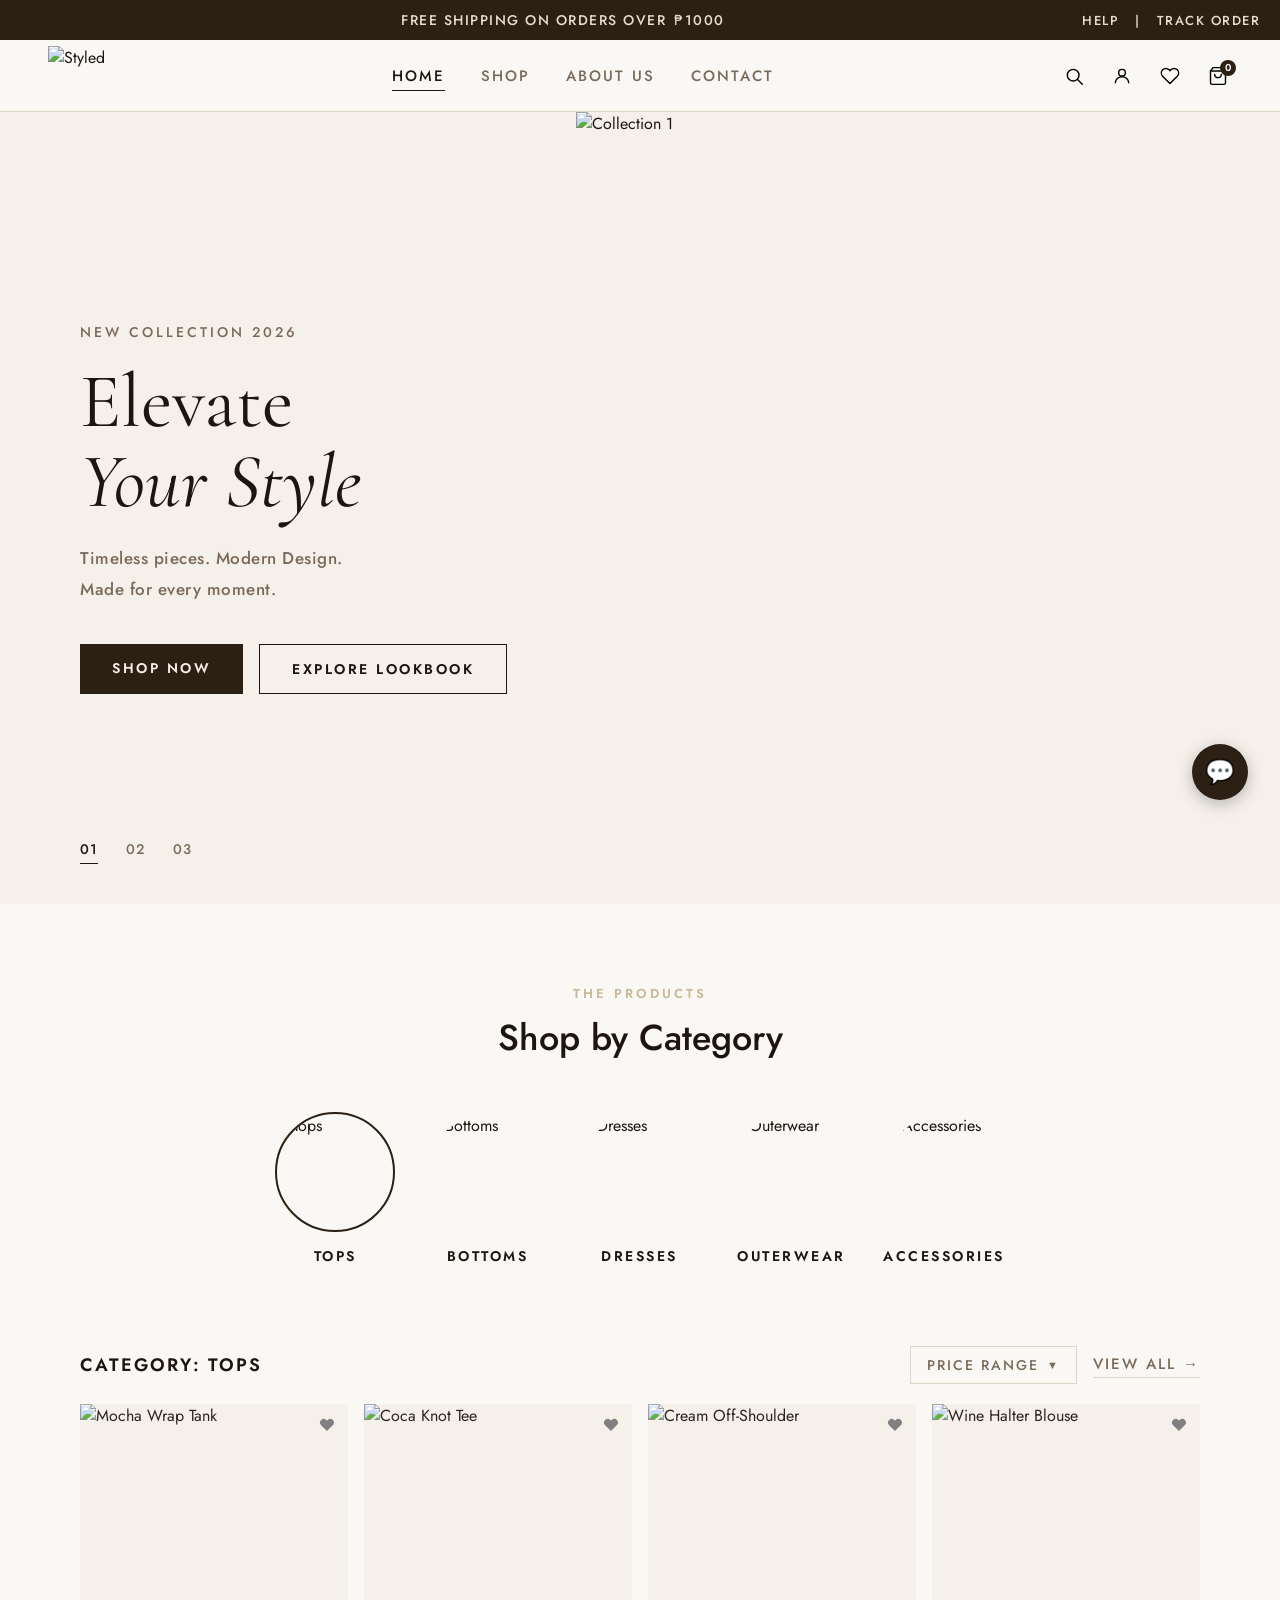
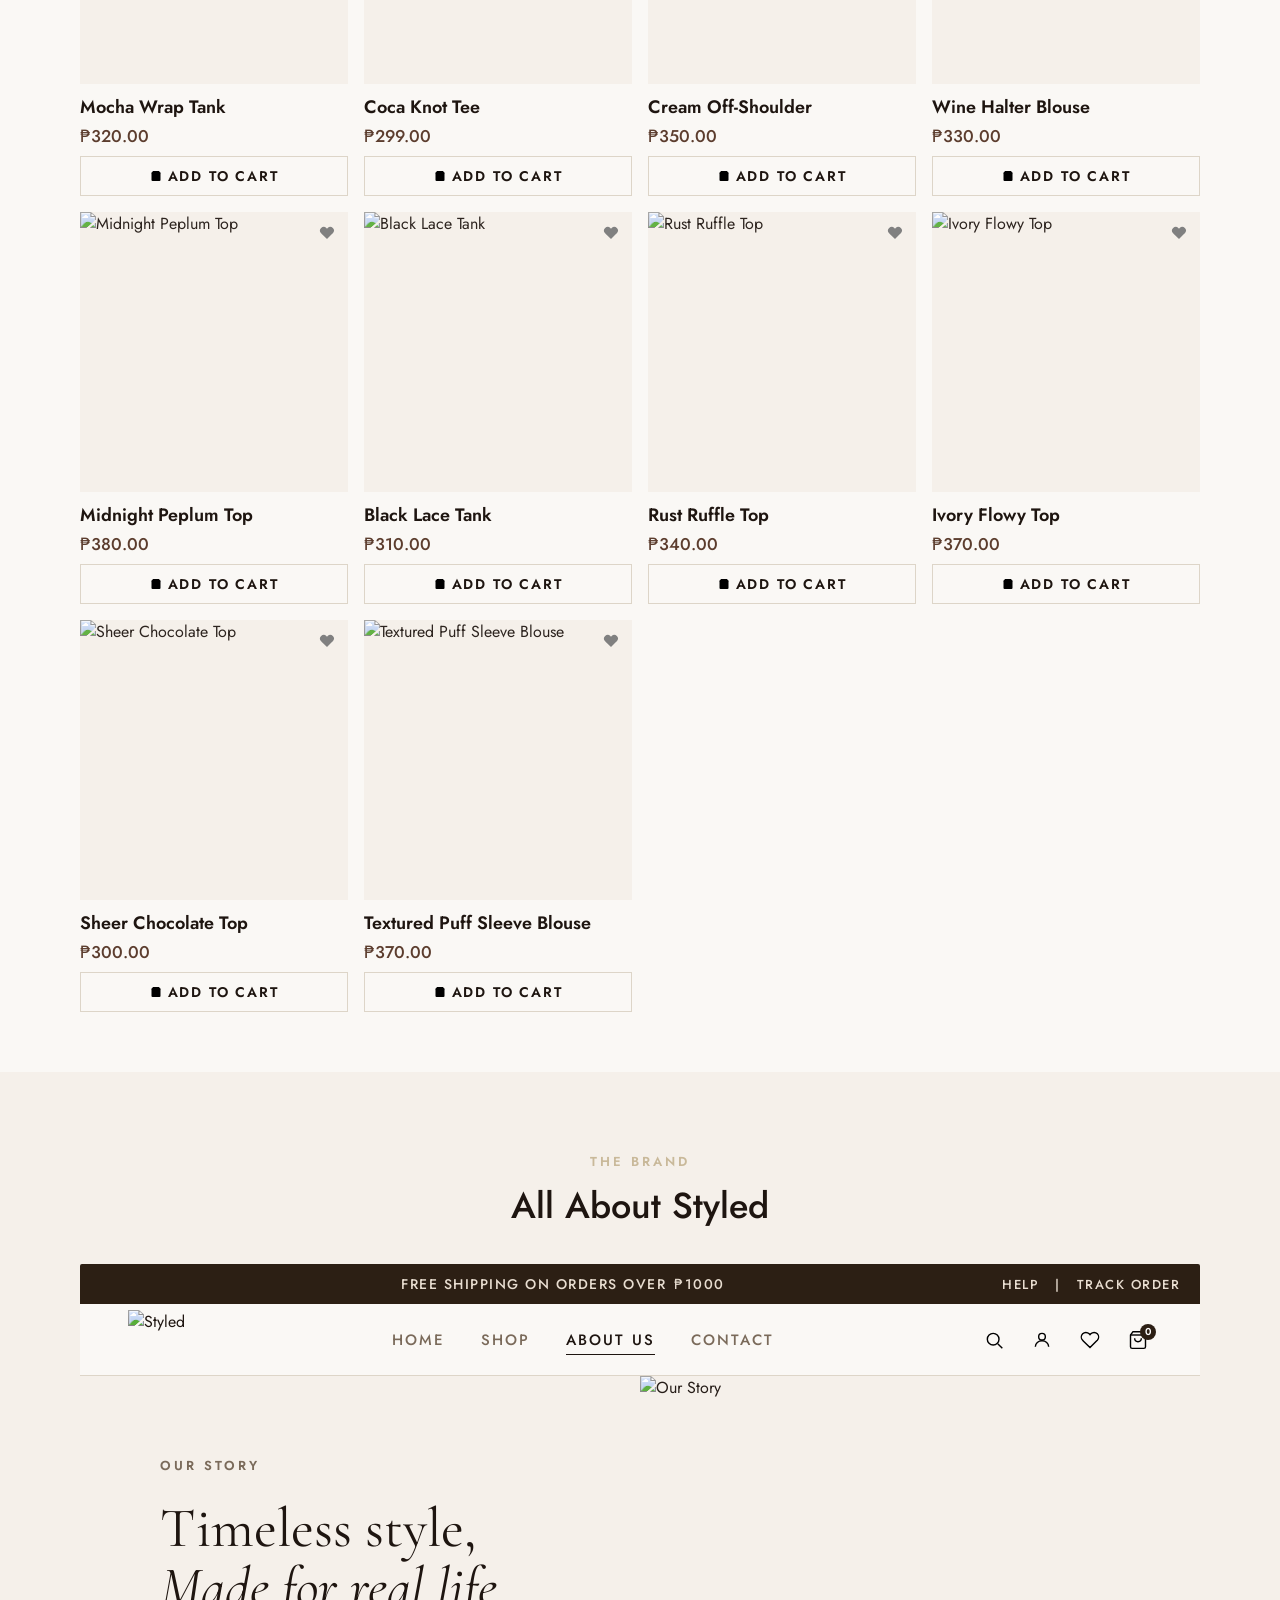
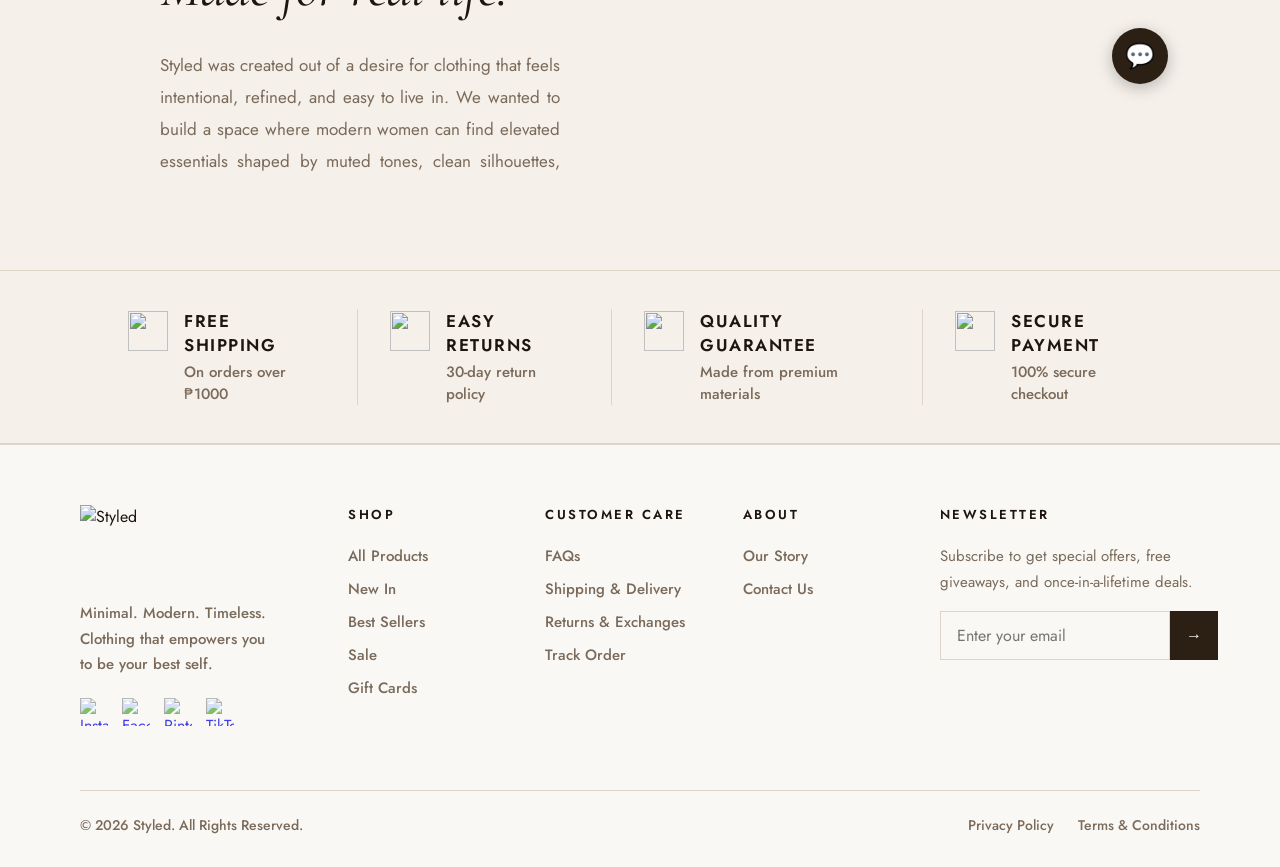
==== commit bd993665: "UI fixes from the audit: edit-screen image input, staff inventory search, footer link, favicon - adm" ====
--- a/index.html
+++ b/index.html
@@ -4,13 +4,14 @@
     <meta charset="UTF-8" />
     <meta name="viewport" content="width=device-width, initial-scale=1.0" />
     <title>Styled - Minimal. Modern. Timeless.</title>
+    <link rel="icon" type="image/png" href="assets/images/logo_styled.png" />
     <link
       href="https://fonts.googleapis.com/css2?family=Cormorant+Garamond:ital,wght@0,300;0,400;0,600;1,300;1,400&family=Jost:wght@300;400;500;600&display=swap"
       rel="stylesheet"
     />
-    <link rel="stylesheet" href="css/shared.css?v=20261016" />
-    <link rel="stylesheet" href="css/support-widget.css?v=20261016" />
-    <link rel="stylesheet" href="css/index.css?v=20261016" />
+    <link rel="stylesheet" href="css/shared.css?v=20261021" />
+    <link rel="stylesheet" href="css/support-widget.css?v=20261021" />
+    <link rel="stylesheet" href="css/index.css?v=20261021" />
   </head>
   <body>
     <!-- ANNOUNCEMENT BAR -->
@@ -407,10 +408,10 @@
 
     <button class="back-to-top" id="back-to-top" title="Back to top">↑</button>
 
-    <script src="js/safe.js?v=20261016"></script>
-
-    <script src="js/main.js?v=20261016"></script>
-    <script src="js/support-widget.js?v=20261016"></script>
-    <script src="js/index.js?v=20261016"></script>
+    <script src="js/safe.js?v=20261021"></script>
+
+    <script src="js/main.js?v=20261021"></script>
+    <script src="js/support-widget.js?v=20261021"></script>
+    <script src="js/index.js?v=20261021"></script>
   </body>
 </html>
--- a/css/shared.css
+++ b/css/shared.css
@@ -1070,6 +1070,12 @@
 .pm-right {
   padding: 36px 32px;
   overflow-y: auto;
+  /* The window clips overflow, so this column must be height-limited itself
+     or it never scrolls and everything below "Add to Cart" (reviews, the review
+     form) is unreachable for a mouse wheel or a finger. */
+  max-height: 90vh;
+  max-height: 90dvh;
+  overscroll-behavior: contain;
   display: flex;
   flex-direction: column;
   gap: 10px;
@@ -1368,7 +1374,7 @@
 }
 
 /* ============================================================
-   PRODUCT REVIEWS & RATINGS
+   PRODUCT REVIEWS & RATINGS  (Shopee-style)
    ============================================================ */
 
 /* little rating line on product cards */
@@ -1400,75 +1406,134 @@
   line-height: 1.6;
   margin: 0;
 }
-
-.rv-summary {
-  display: flex;
-  gap: 22px;
-  align-items: center;
+.rv-note a {
+  color: var(--brown-mid);
+  text-decoration: underline;
+}
+
+/* score + filter chips */
+.rv-head {
+  display: flex;
+  gap: 20px;
+  align-items: flex-start;
   flex-wrap: wrap;
-}
-.rv-avg {
+  background: #fbf6ec;
+  border: 1px solid #eadfc8;
+  padding: 16px;
+}
+.rv-score {
+  min-width: 120px;
   display: flex;
   flex-direction: column;
-  align-items: flex-start;
   gap: 2px;
-  min-width: 96px;
-}
-.rv-avg-num {
+}
+.rv-score-line {
+  color: #b8893a;
+  white-space: nowrap;
+}
+.rv-score-num {
   font-family: var(--serif);
-  font-size: 40px;
+  font-size: 44px;
   line-height: 1;
-  color: var(--text-main);
-}
-.rv-avg-stars,
+  font-weight: 500;
+}
+.rv-score-of {
+  font-size: 15px;
+}
+.rv-score-stars,
 .rv-item-stars {
   color: #b8893a;
   letter-spacing: 2px;
-  font-size: 15px;
-}
-.rv-avg-count {
+  font-size: 16px;
+}
+.rv-score-count {
   font-size: 13px;
   color: var(--text-muted);
 }
-.rv-bars {
+.rv-chips {
   flex: 1;
-  min-width: 160px;
+  min-width: 200px;
+  display: flex;
+  flex-wrap: wrap;
+  gap: 8px;
+}
+.rv-chip {
+  background: #fff;
+  border: 1px solid var(--border);
+  padding: 7px 12px;
+  font-family: var(--sans);
+  font-size: 13px;
+  color: var(--text-main);
+  cursor: pointer;
+  transition: border-color 0.15s, color 0.15s, background 0.15s;
+}
+.rv-chip:hover:not(:disabled) {
+  border-color: #b8893a;
+  color: #8a6420;
+}
+.rv-chip.active {
+  border-color: #b8893a;
+  color: #8a6420;
+  background: #fff7e6;
+  font-weight: 600;
+}
+.rv-chip:disabled {
+  opacity: 0.45;
+  cursor: not-allowed;
+}
+.rv-chip-n {
+  color: var(--text-muted);
+  font-weight: 400;
+}
+.rv-toolbar {
+  display: flex;
+  justify-content: flex-end;
+}
+.rv-sort-label {
+  font-size: 13px;
+  color: var(--text-muted);
+  display: inline-flex;
+  align-items: center;
+  gap: 8px;
+}
+.rv-sort {
+  font-family: var(--sans);
+  font-size: 13px;
+  padding: 6px 8px;
+  border: 1px solid var(--border);
+  background: #fff;
+  color: var(--text-main);
+}
+
+/* a review */
+.rv-item {
+  display: flex;
+  gap: 12px;
+  padding: 16px 0;
+  border-bottom: 1px solid var(--border);
+}
+.rv-item:last-child {
+  border-bottom: 0;
+}
+.rv-avatar {
+  flex: 0 0 38px;
+  width: 38px;
+  height: 38px;
+  border-radius: 50%;
+  color: #fff;
+  font-size: 16px;
+  font-weight: 600;
+  display: flex;
+  align-items: center;
+  justify-content: center;
+  user-select: none;
+}
+.rv-main {
+  flex: 1;
+  min-width: 0;
   display: flex;
   flex-direction: column;
   gap: 4px;
-}
-.rv-bar-row {
-  display: grid;
-  grid-template-columns: 26px 1fr 24px;
-  align-items: center;
-  gap: 8px;
-  font-size: 12px;
-  color: var(--text-muted);
-}
-.rv-bar {
-  height: 6px;
-  background: var(--cream);
-  border-radius: 3px;
-  overflow: hidden;
-}
-.rv-bar > div {
-  height: 100%;
-  background: #b8893a;
-}
-
-.rv-item {
-  padding: 14px 0;
-  border-bottom: 1px solid var(--border);
-}
-.rv-item:last-child {
-  border-bottom: 0;
-}
-.rv-item-head {
-  display: flex;
-  align-items: center;
-  gap: 10px;
-  flex-wrap: wrap;
-  margin-bottom: 6px;
 }
 .rv-item-name {
   font-size: 14px;
@@ -1485,19 +1550,93 @@
   padding: 1px 6px;
   margin-left: 4px;
 }
-.rv-item-date {
+.rv-item-meta {
   font-size: 12px;
   color: var(--text-muted);
-  margin-left: auto;
+  display: flex;
+  flex-wrap: wrap;
+  gap: 6px;
+}
+.rv-sep {
+  opacity: 0.5;
+}
+.rv-verified {
+  display: inline-flex;
+  align-items: center;
+  gap: 4px;
+  font-size: 12px;
+  color: #3a6b4a;
+}
+.rv-verified svg {
+  width: 13px;
+  height: 13px;
 }
 .rv-item-text {
   font-size: 15px;
   line-height: 1.7;
   color: var(--text-main);
+  margin: 4px 0 0;
+  overflow-wrap: anywhere;
+}
+.rv-reply {
+  margin-top: 8px;
+  background: #f6f2ec;
+  border-left: 3px solid var(--taupe);
+  padding: 10px 12px;
+}
+.rv-reply-title {
+  font-size: 12px;
+  font-weight: 600;
+  letter-spacing: 0.5px;
+  color: var(--brown-mid);
+  margin-bottom: 4px;
+}
+.rv-reply-text {
+  font-size: 14px;
+  line-height: 1.6;
+  color: var(--text-main);
   margin: 0;
   overflow-wrap: anywhere;
 }
-
+.rv-helpful,
+.rv-helpful-static {
+  align-self: flex-start;
+  margin-top: 8px;
+  display: inline-flex;
+  align-items: center;
+  gap: 6px;
+  font-family: var(--sans);
+  font-size: 13px;
+  color: var(--text-muted);
+  background: none;
+  border: 0;
+  padding: 4px 0;
+}
+.rv-helpful {
+  cursor: pointer;
+}
+.rv-helpful svg,
+.rv-helpful-static svg {
+  width: 16px;
+  height: 16px;
+}
+.rv-helpful:hover {
+  color: #8a6420;
+}
+.rv-helpful.on {
+  color: #b8893a;
+  font-weight: 600;
+}
+.rv-helpful.on svg {
+  fill: currentColor;
+  fill-opacity: 0.18;
+}
+.rv-helpful:disabled {
+  opacity: 0.6;
+  cursor: wait;
+}
+
+/* your review + the write/edit form */
 .rv-yours,
 .rv-form {
   background: var(--cream);
@@ -1638,3 +1777,40 @@
   background: var(--cream);
   border-color: var(--taupe);
 }
+
+/* Product window on phones: stack the photo above the details and let the
+   whole window scroll, so the size picker, Add to Cart and the reviews are
+   all reachable. */
+@media (max-width: 640px) {
+  .pm-box {
+    grid-template-columns: 1fr;
+    width: 96%;
+    max-height: 92vh;
+    max-height: 92dvh;
+    overflow-y: auto;
+    overscroll-behavior: contain;
+    -webkit-overflow-scrolling: touch;
+  }
+  .pm-left {
+    height: 260px;
+  }
+  .pm-right {
+    max-height: none;
+    overflow: visible;
+    padding: 22px 18px 28px;
+  }
+  .rv-head {
+    gap: 14px;
+    padding: 14px;
+  }
+  .rv-chips {
+    min-width: 0;
+  }
+  .rv-form-foot {
+    flex-wrap: wrap;
+  }
+  .rv-star {
+    font-size: 34px;
+    padding: 0 4px;
+  }
+}
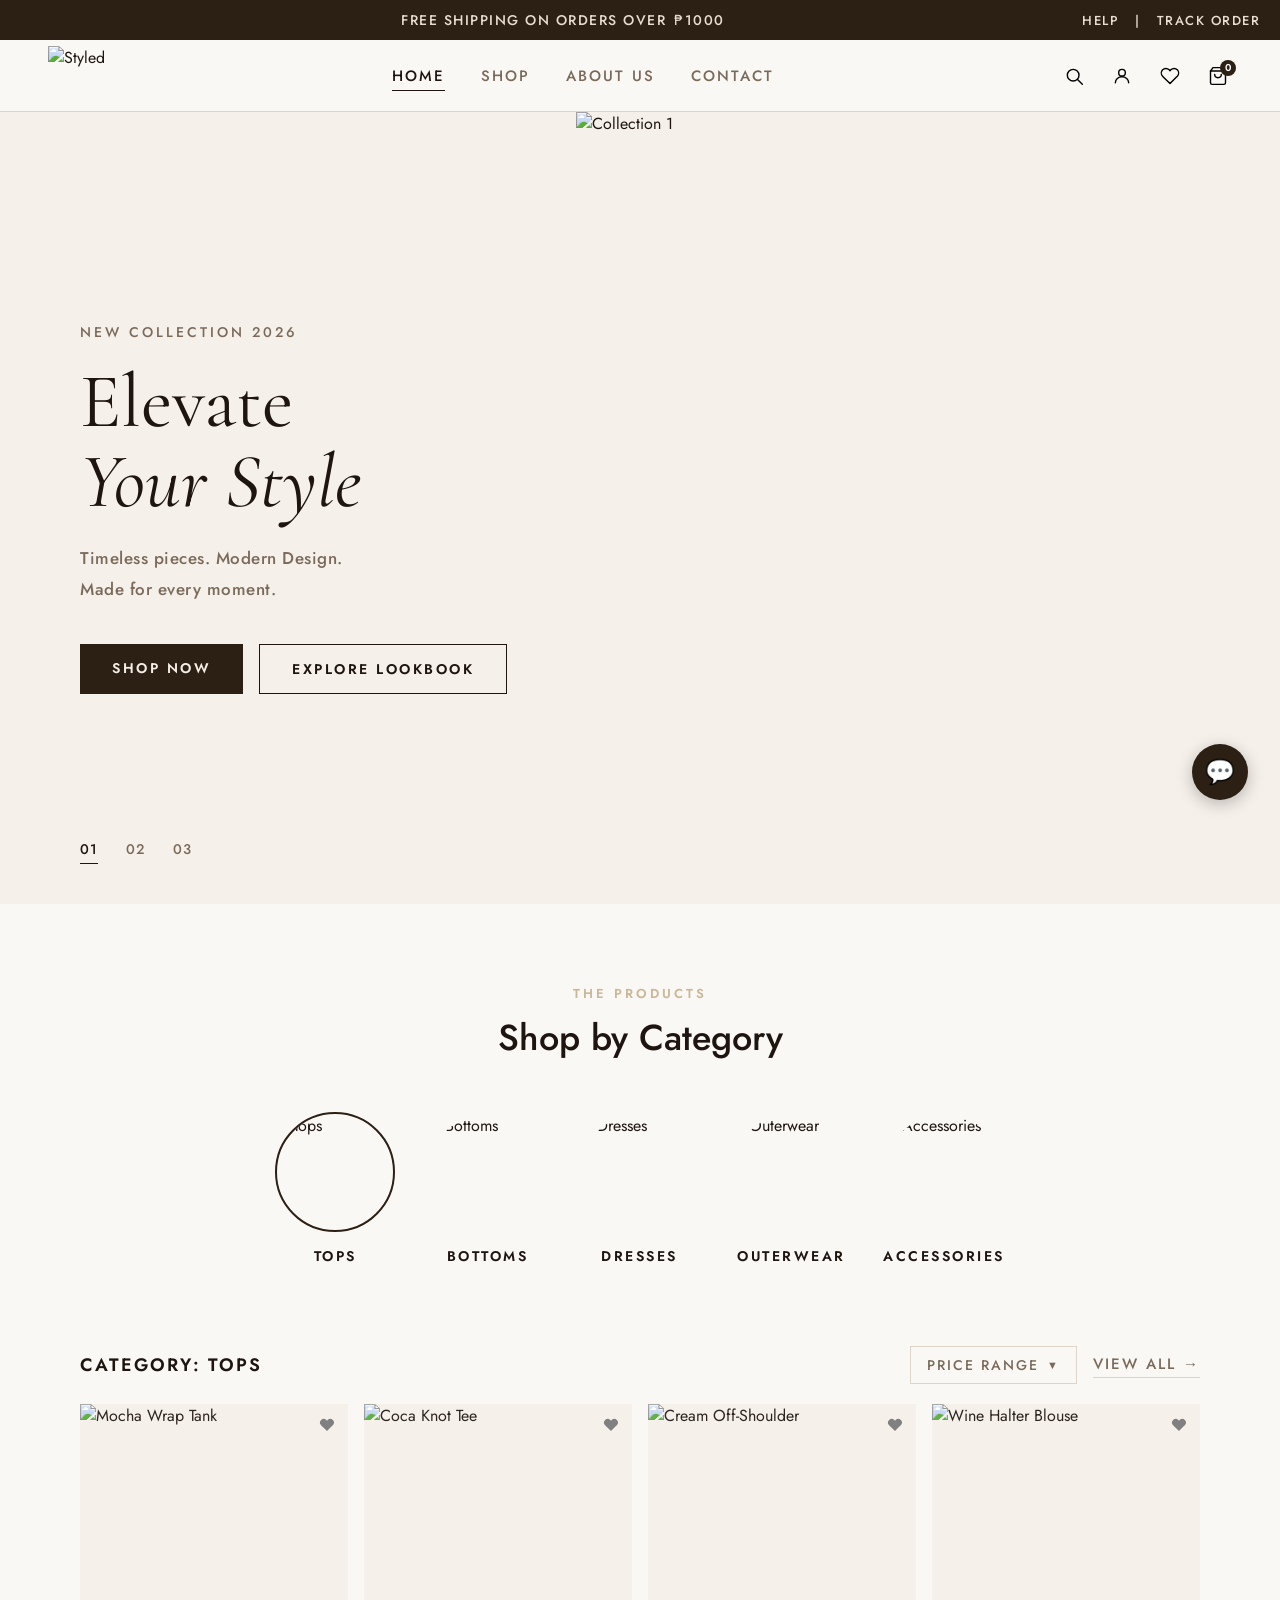
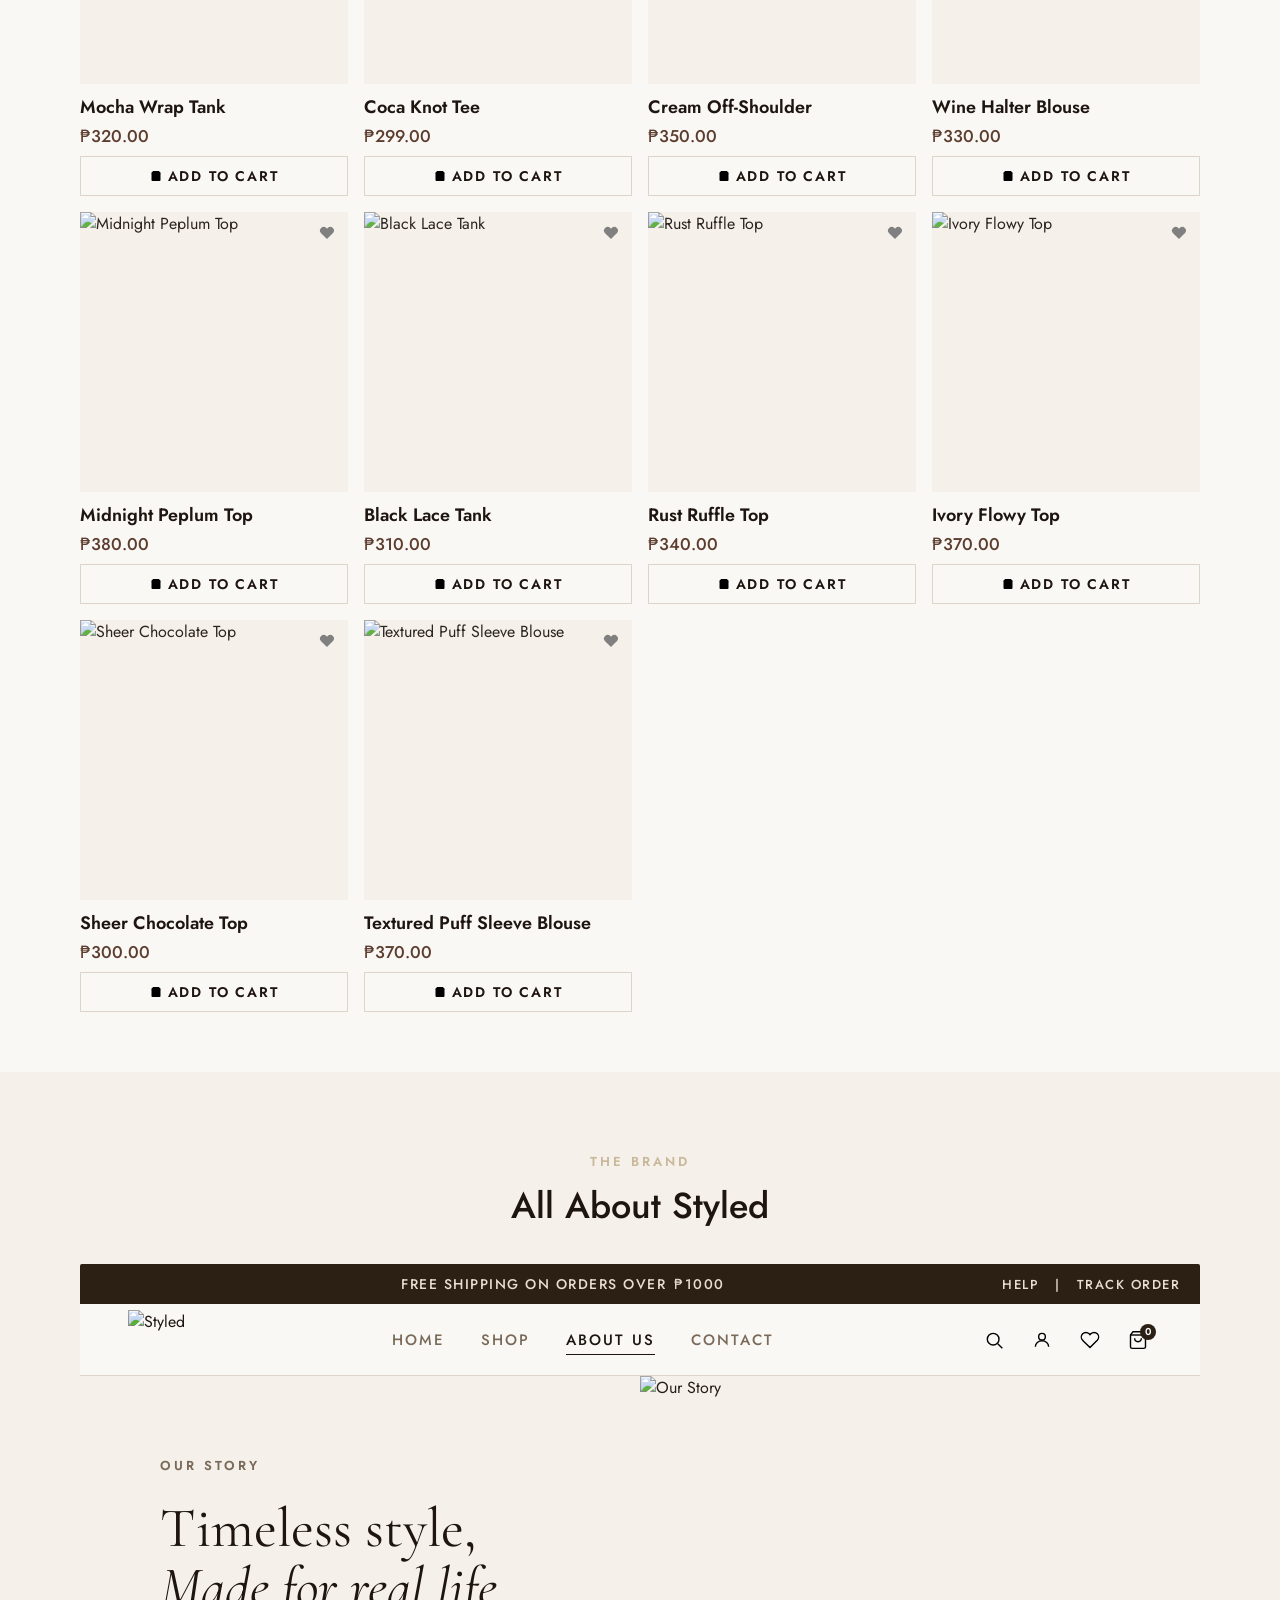
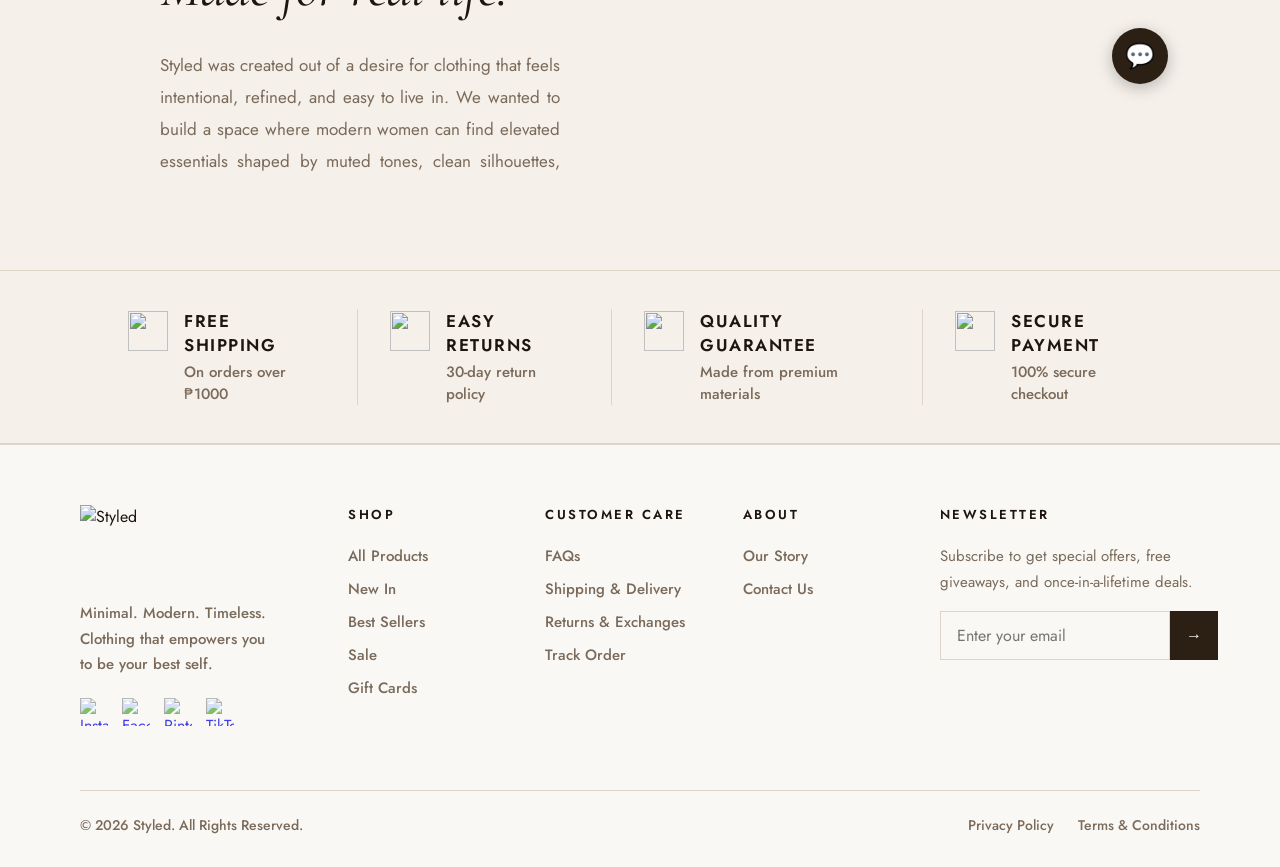
==== commit 0e20ab23: "Wishlist: hearts carry product_id; look up by name; check server reply and undo on failure Hearts fo" ====
--- a/index.html
+++ b/index.html
@@ -9,9 +9,9 @@
       href="https://fonts.googleapis.com/css2?family=Cormorant+Garamond:ital,wght@0,300;0,400;0,600;1,300;1,400&family=Jost:wght@300;400;500;600&display=swap"
       rel="stylesheet"
     />
-    <link rel="stylesheet" href="css/shared.css?v=20261021" />
-    <link rel="stylesheet" href="css/support-widget.css?v=20261021" />
-    <link rel="stylesheet" href="css/index.css?v=20261021" />
+    <link rel="stylesheet" href="css/shared.css?v=20261023" />
+    <link rel="stylesheet" href="css/support-widget.css?v=20261023" />
+    <link rel="stylesheet" href="css/index.css?v=20261023" />
   </head>
   <body>
     <!-- ANNOUNCEMENT BAR -->
@@ -408,10 +408,10 @@
 
     <button class="back-to-top" id="back-to-top" title="Back to top">↑</button>
 
-    <script src="js/safe.js?v=20261021"></script>
-
-    <script src="js/main.js?v=20261021"></script>
-    <script src="js/support-widget.js?v=20261021"></script>
-    <script src="js/index.js?v=20261021"></script>
+    <script src="js/safe.js?v=20261023"></script>
+
+    <script src="js/main.js?v=20261023"></script>
+    <script src="js/support-widget.js?v=20261023"></script>
+    <script src="js/index.js?v=20261023"></script>
   </body>
 </html>
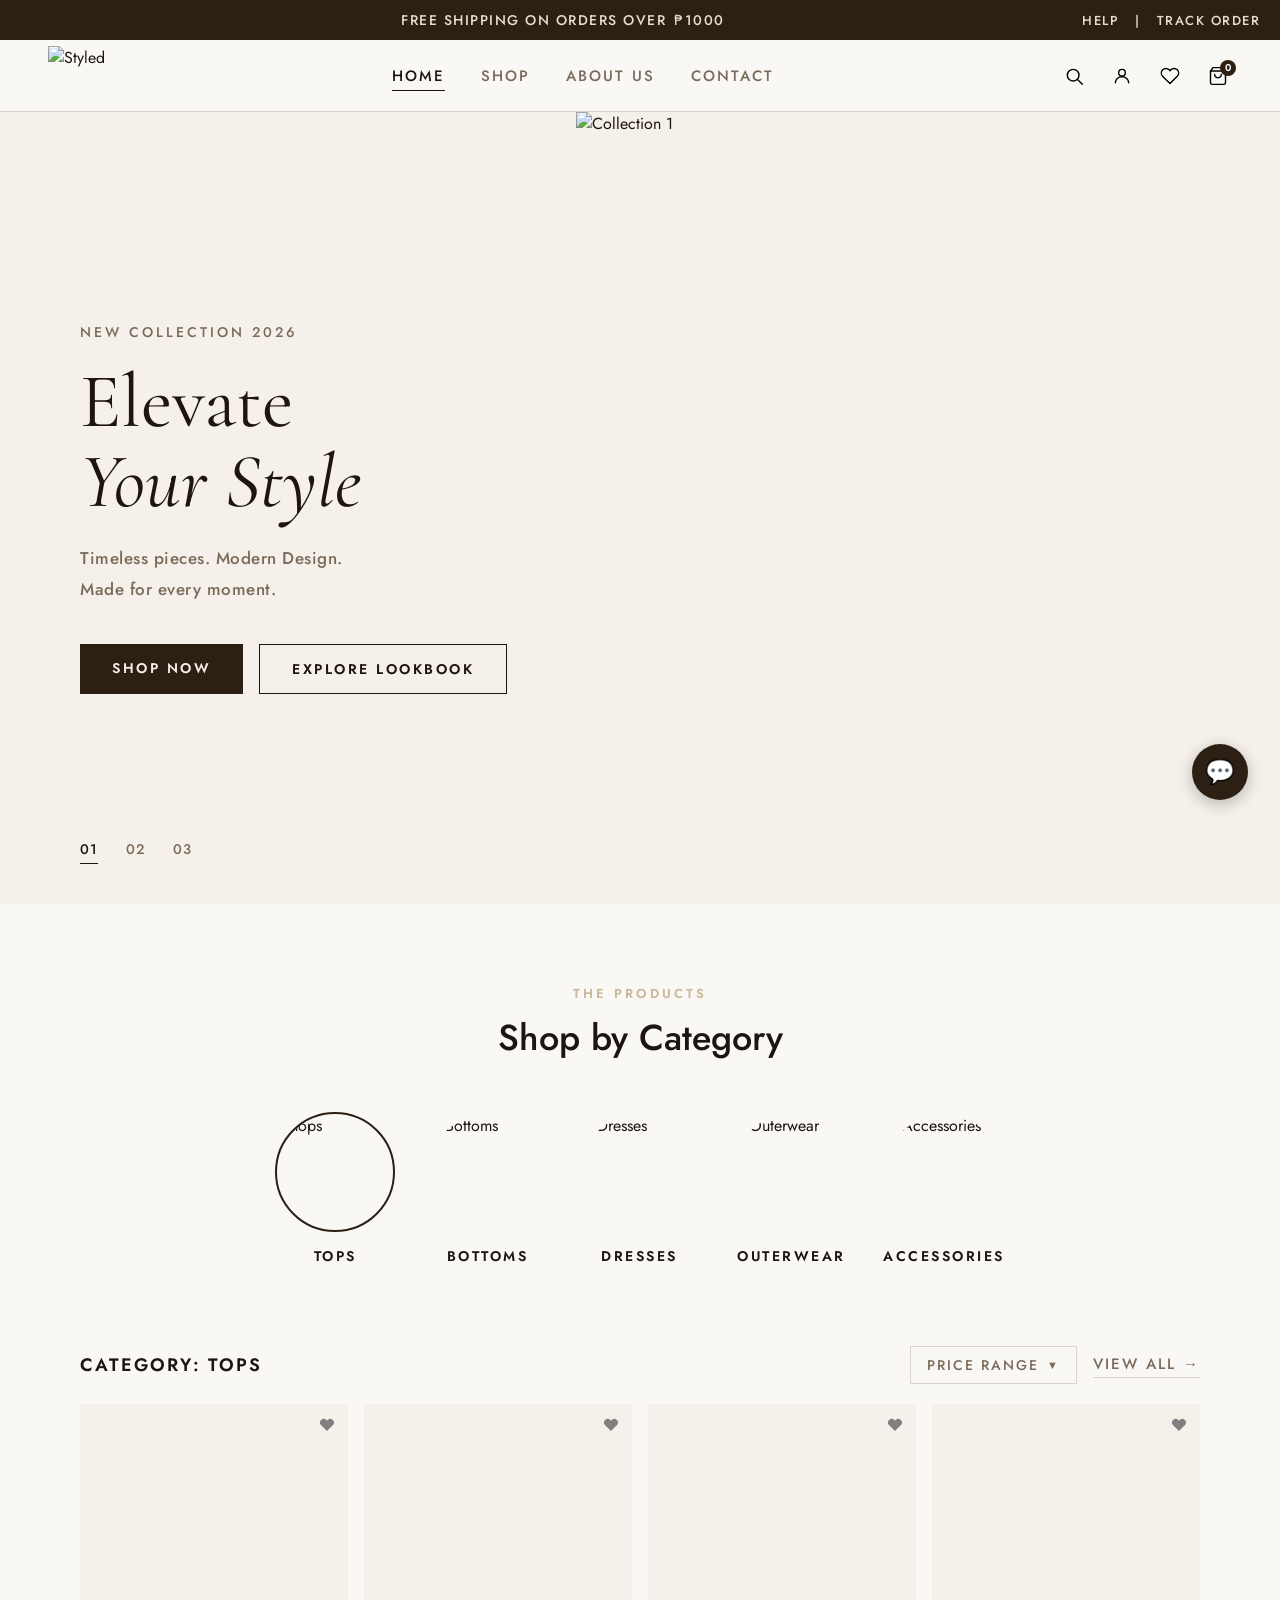
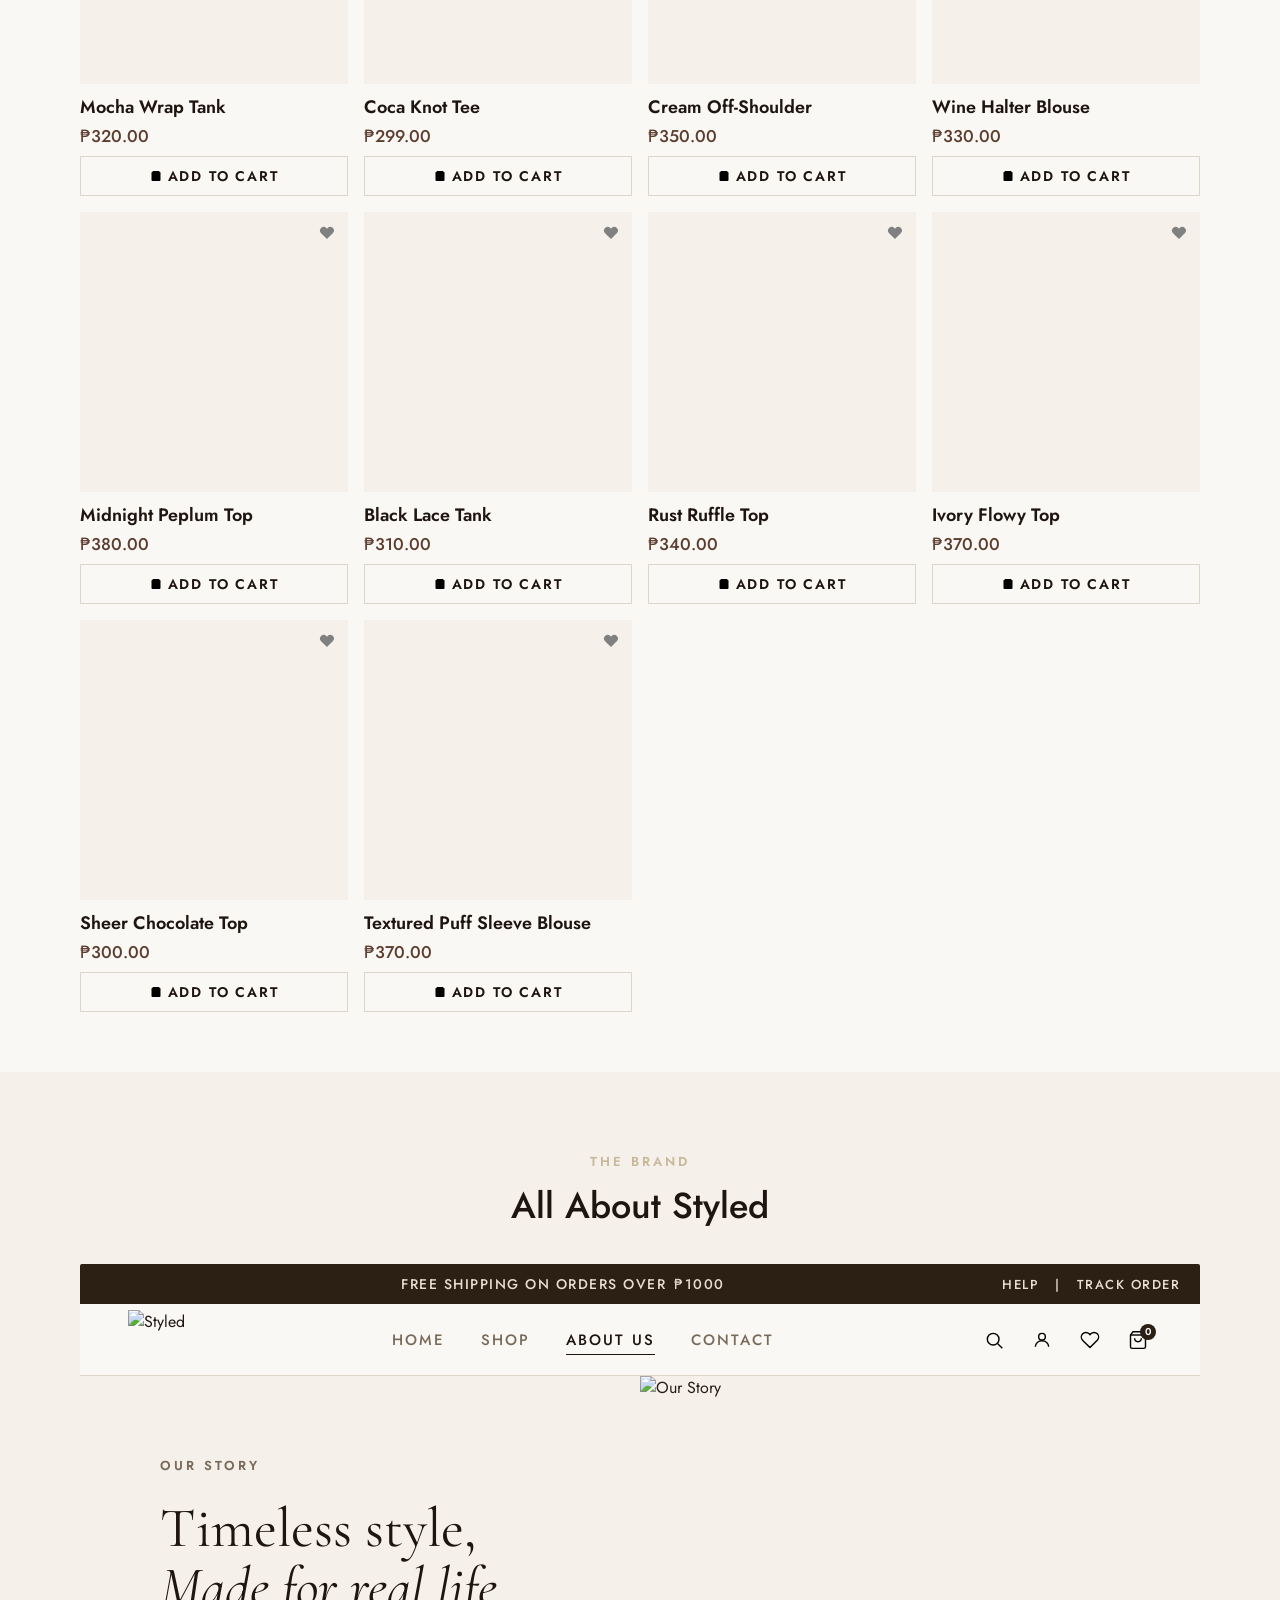
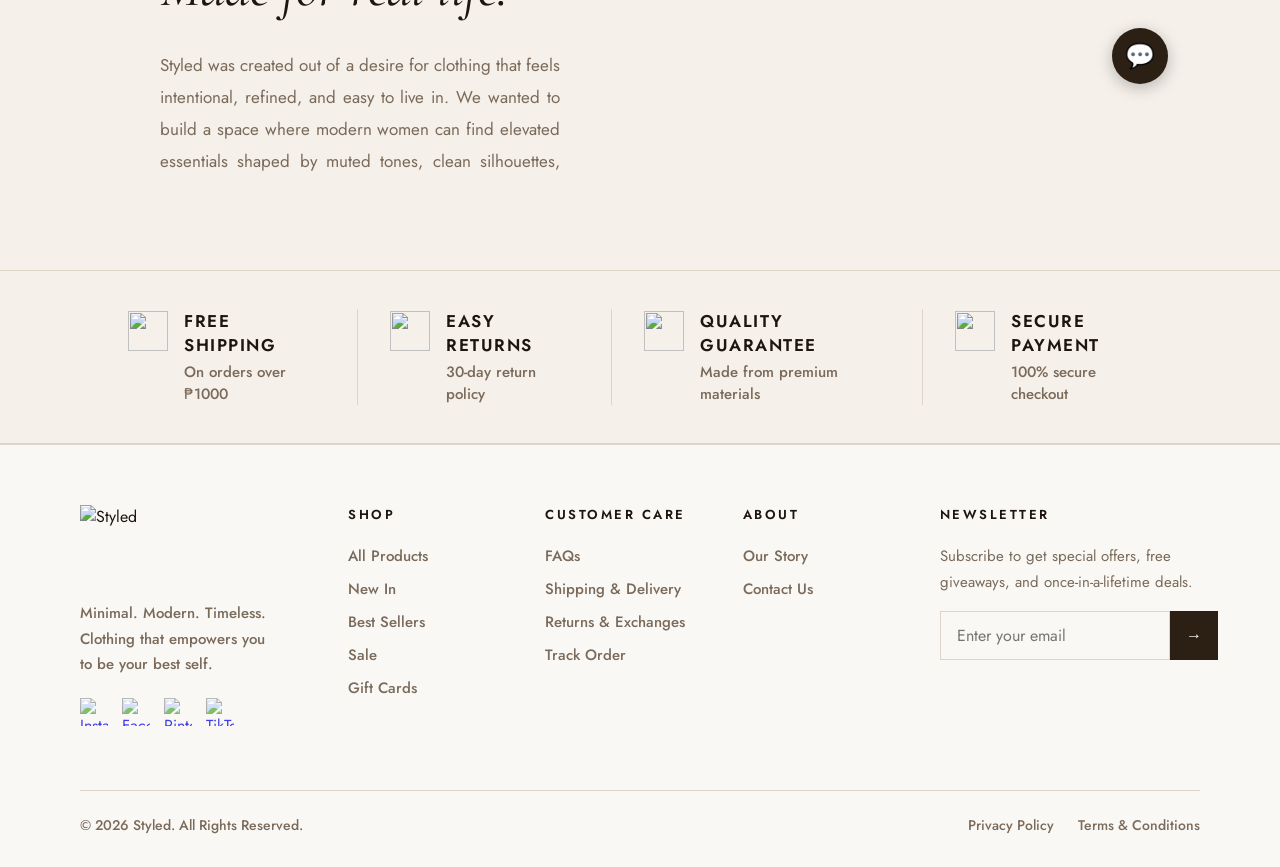
==== commit 3b4430cc: "COD orders become Paid when marked Delivered; wishlist items leave the wishlist once moved to the ca" ====
--- a/index.html
+++ b/index.html
@@ -9,9 +9,9 @@
       href="https://fonts.googleapis.com/css2?family=Cormorant+Garamond:ital,wght@0,300;0,400;0,600;1,300;1,400&family=Jost:wght@300;400;500;600&display=swap"
       rel="stylesheet"
     />
-    <link rel="stylesheet" href="css/shared.css?v=20261023" />
-    <link rel="stylesheet" href="css/support-widget.css?v=20261023" />
-    <link rel="stylesheet" href="css/index.css?v=20261023" />
+    <link rel="stylesheet" href="css/shared.css?v=20261024" />
+    <link rel="stylesheet" href="css/support-widget.css?v=20261024" />
+    <link rel="stylesheet" href="css/index.css?v=20261024" />
   </head>
   <body>
     <!-- ANNOUNCEMENT BAR -->
@@ -408,10 +408,10 @@
 
     <button class="back-to-top" id="back-to-top" title="Back to top">↑</button>
 
-    <script src="js/safe.js?v=20261023"></script>
-
-    <script src="js/main.js?v=20261023"></script>
-    <script src="js/support-widget.js?v=20261023"></script>
-    <script src="js/index.js?v=20261023"></script>
+    <script src="js/safe.js?v=20261024"></script>
+
+    <script src="js/main.js?v=20261024"></script>
+    <script src="js/support-widget.js?v=20261024"></script>
+    <script src="js/index.js?v=20261024"></script>
   </body>
 </html>
